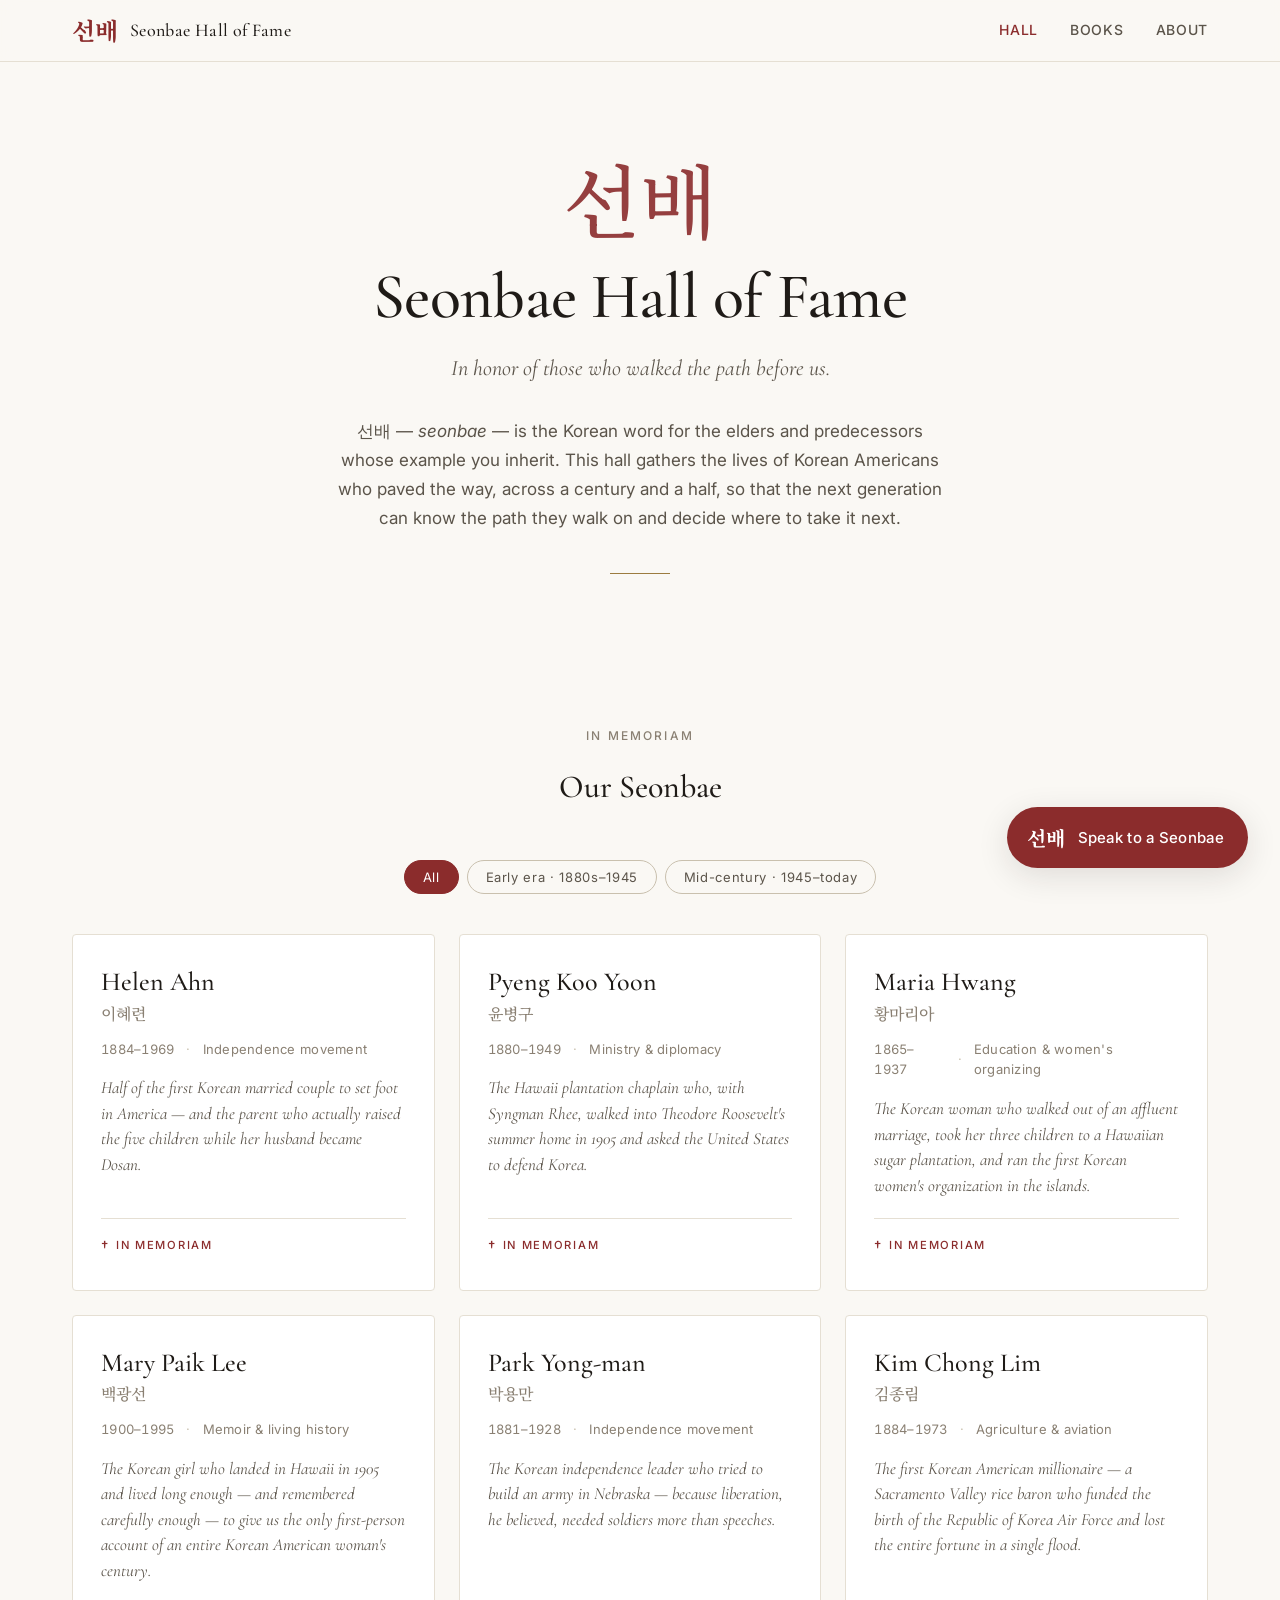
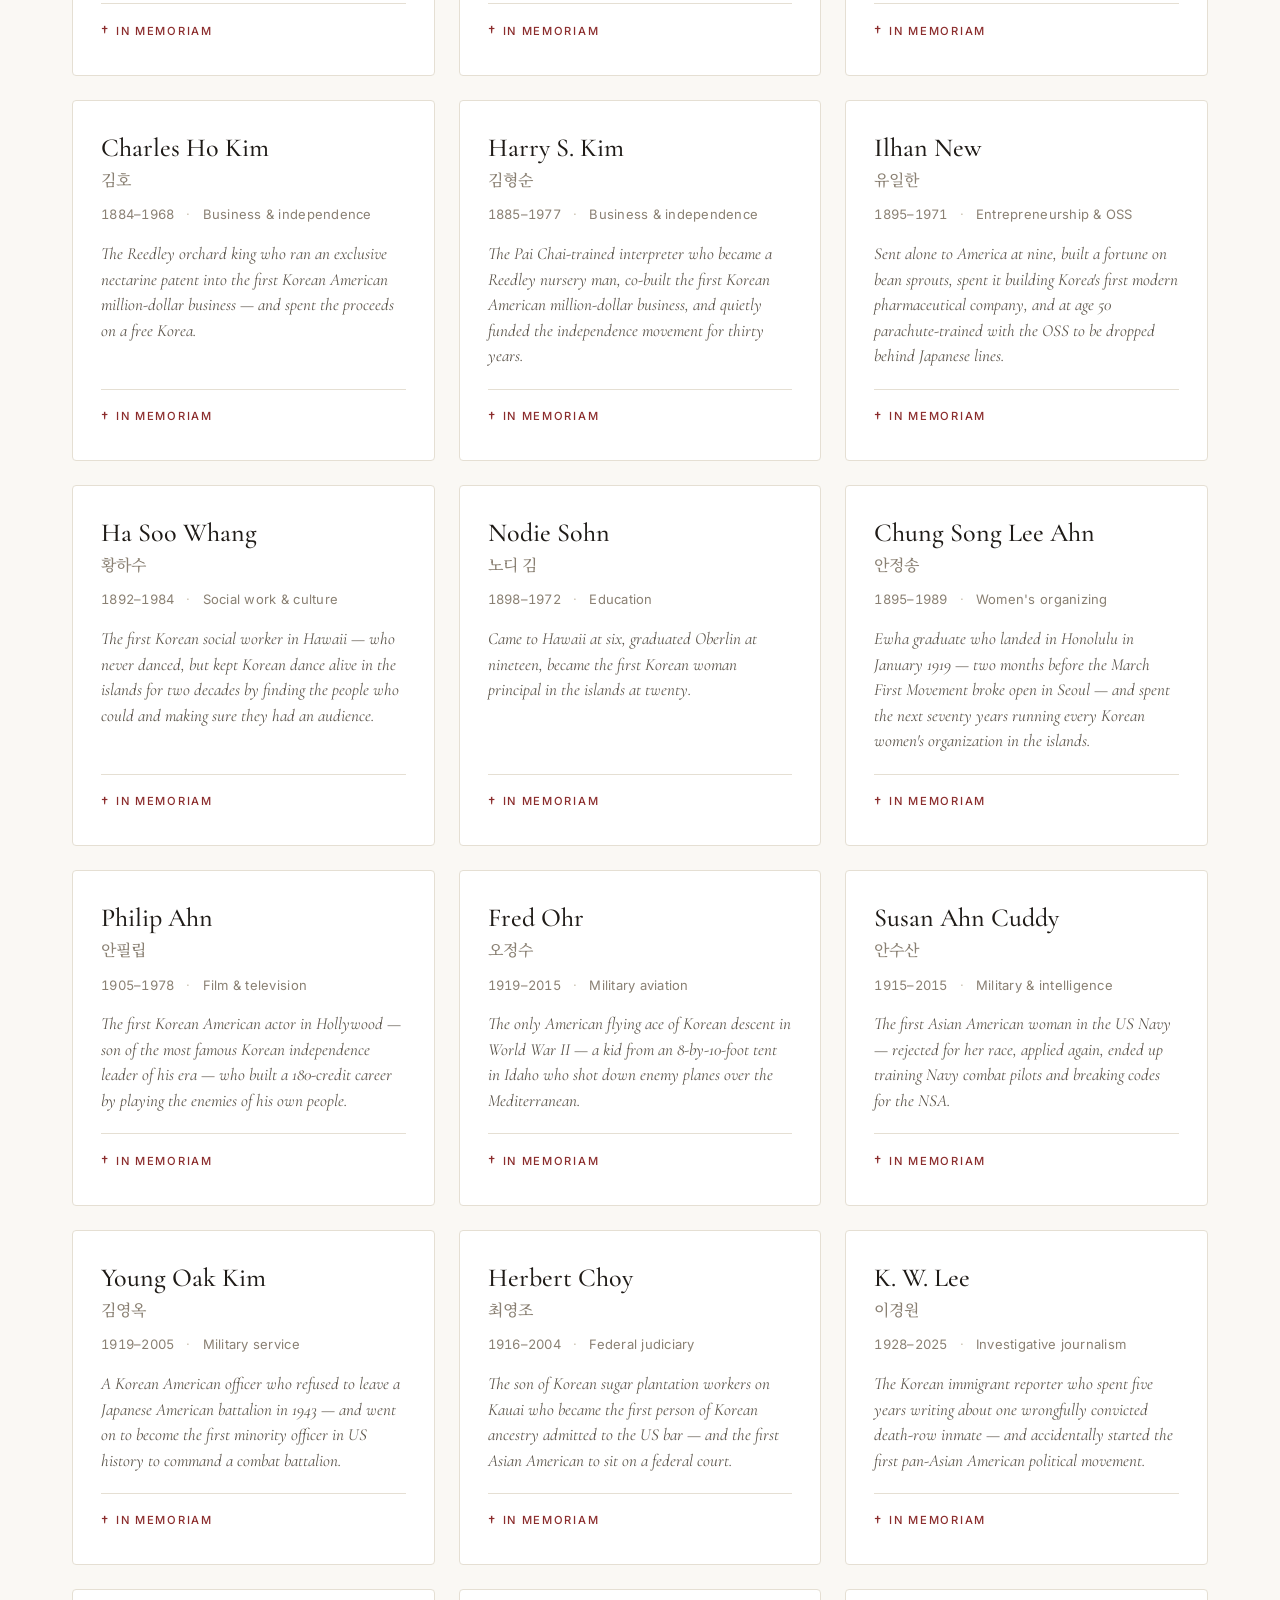
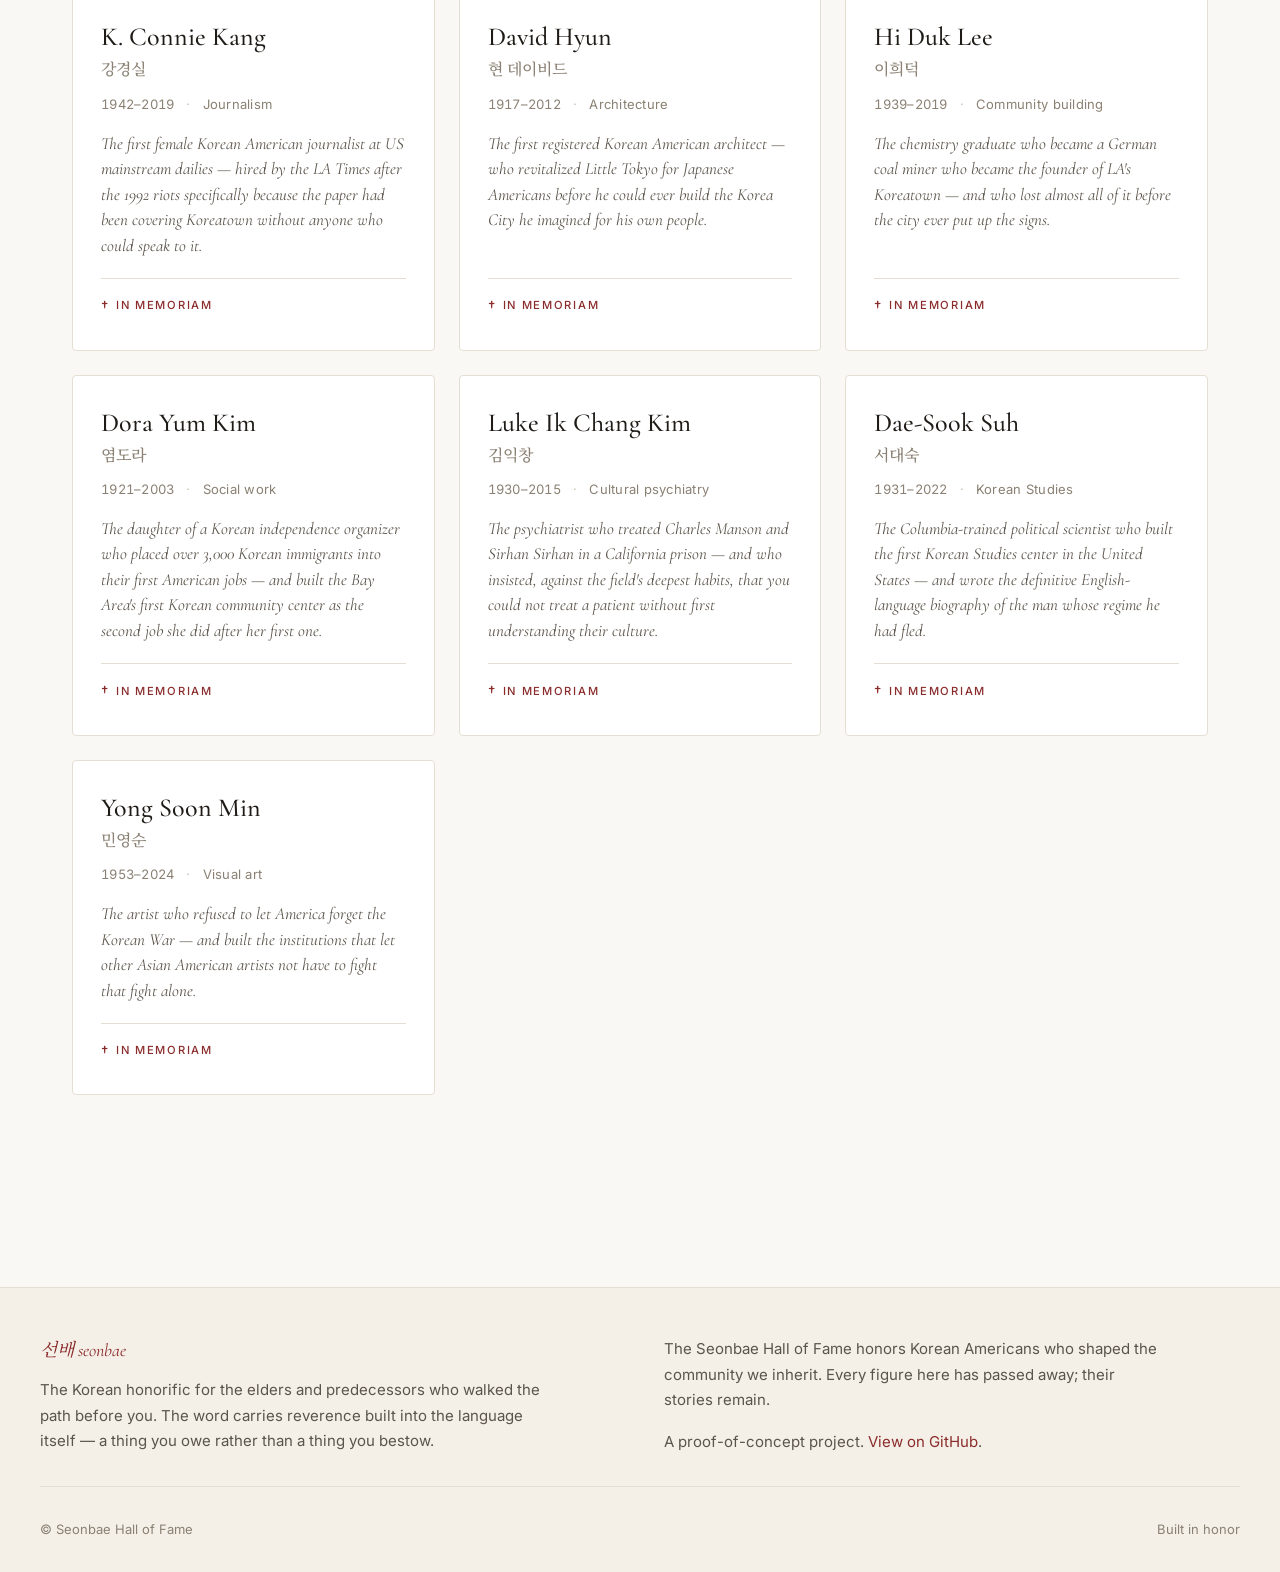
==== index.html @ a03e662c "Add proof-of-concept website: Hall, profiles, books, chat Vanilla HTML/CSS/JS — no build step, deplo" ====
<!DOCTYPE html>
<html lang="en">
<head>
  <meta charset="UTF-8" />
  <meta name="viewport" content="width=device-width, initial-scale=1.0" />
  <meta name="description" content="Seonbae Hall of Fame — honoring the Korean Americans who paved the way." />
  <title>Seonbae Hall of Fame</title>
  <link rel="preconnect" href="https://fonts.googleapis.com">
  <link rel="preconnect" href="https://fonts.gstatic.com" crossorigin>
  <link href="https://fonts.googleapis.com/css2?family=Cormorant+Garamond:wght@400;500;600;700&family=Inter:wght@400;500;600&family=Noto+Serif+KR:wght@500;700&display=swap" rel="stylesheet">
  <link rel="stylesheet" href="css/styles.css" />
</head>
<body>
  <header class="site-header">
    <div class="header-inner">
      <div class="brand">
        <span class="brand-mark">선배</span>
        <span class="brand-name"><a href="index.html">Seonbae Hall of Fame</a></span>
      </div>
      <nav class="nav">
        <a href="index.html" class="active">Hall</a>
        <a href="books.html">Books</a>
        <a href="#about">About</a>
      </nav>
    </div>
  </header>

  <main>
    <section class="hero">
      <div class="hero-mark">선배</div>
      <h1 class="hero-title">Seonbae Hall of Fame</h1>
      <p class="hero-subtitle">In honor of those who walked the path before us.</p>
      <p class="hero-intro">
        선배 — <em>seonbae</em> — is the Korean word for the elders and predecessors whose example you inherit. This hall gathers the lives of Korean Americans who paved the way, across a century and a half, so that the next generation can know the path they walk on and decide where to take it next.
      </p>
      <hr class="hero-divider" />
    </section>

    <section class="section" id="hall">
      <div class="section-label">In memoriam</div>
      <h2 class="section-title">Our Seonbae</h2>

      <div class="filters">
        <button class="filter-btn active" data-filter="all">All</button>
        <button class="filter-btn" data-filter="early">Early era · 1880s–1945</button>
        <button class="filter-btn" data-filter="mid">Mid-century · 1945–today</button>
      </div>

      <div class="profile-grid" id="profile-grid"></div>
    </section>
  </main>

  <footer class="site-footer" id="about">
    <div class="footer-inner">
      <div>
        <div class="footer-meaning">선배 <em>seonbae</em></div>
        <p class="footer-about">
          The Korean honorific for the elders and predecessors who walked the path before you. The word carries reverence built into the language itself — a thing you owe rather than a thing you bestow.
        </p>
      </div>
      <div>
        <p class="footer-about">
          The Seonbae Hall of Fame honors Korean Americans who shaped the community we inherit. Every figure here has passed away; their stories remain.
        </p>
        <p class="footer-about" style="margin-top: 1rem;">
          A proof-of-concept project. <a href="https://github.com/DaeYi/SeonbaeHOF" style="color: var(--accent);">View on GitHub</a>.
        </p>
      </div>
    </div>
    <div class="footer-bottom">
      <span>© Seonbae Hall of Fame</span>
      <span>Built in honor</span>
    </div>
  </footer>

  <script src="js/dom.js"></script>
  <script src="js/profiles-data.js"></script>
  <script src="js/chat-data.js"></script>
  <script src="js/main.js"></script>
  <script src="js/chat.js"></script>
</body>
</html>
---- css/styles.css ----
/* Seonbae Hall of Fame — main stylesheet */

:root {
  --bg: #FAF8F4;
  --bg-card: #FFFFFF;
  --bg-elevated: #F4F0E8;
  --text-primary: #1F1B17;
  --text-secondary: #5B544A;
  --text-tertiary: #8A8073;
  --accent: #8B2C2C;
  --accent-soft: #B8856D;
  --gold: #9C7C3F;
  --gold-soft: #C7A867;
  --border: #E5DFD3;
  --border-strong: #C9C0AE;
  --shadow: 0 2px 8px rgba(31, 27, 23, 0.06);
  --shadow-strong: 0 8px 32px rgba(31, 27, 23, 0.12);

  --serif: 'Cormorant Garamond', 'Noto Serif KR', Georgia, serif;
  --sans: 'Inter', -apple-system, BlinkMacSystemFont, 'Helvetica Neue', sans-serif;
  --korean: 'Noto Serif KR', 'Cormorant Garamond', serif;

  --container-max: 1200px;
  --container-narrow: 760px;
}

* {
  box-sizing: border-box;
  margin: 0;
  padding: 0;
}

html {
  scroll-behavior: smooth;
}

body {
  background: var(--bg);
  color: var(--text-primary);
  font-family: var(--sans);
  font-size: 16px;
  line-height: 1.6;
  -webkit-font-smoothing: antialiased;
}

a {
  color: var(--accent);
  text-decoration: none;
  transition: color 0.2s ease;
}

a:hover {
  color: var(--gold);
}

img {
  max-width: 100%;
  display: block;
}

/* ===================
   Header / Navigation
   =================== */

.site-header {
  position: sticky;
  top: 0;
  z-index: 10;
  background: rgba(250, 248, 244, 0.92);
  backdrop-filter: blur(8px);
  border-bottom: 1px solid var(--border);
}

.header-inner {
  max-width: var(--container-max);
  margin: 0 auto;
  padding: 1rem 2rem;
  display: flex;
  align-items: center;
  justify-content: space-between;
}

.brand {
  display: flex;
  align-items: center;
  gap: 0.75rem;
}

.brand-mark {
  font-family: var(--korean);
  font-size: 1.5rem;
  font-weight: 700;
  color: var(--accent);
  line-height: 1;
}

.brand-name {
  font-family: var(--serif);
  font-weight: 500;
  font-size: 1.125rem;
  letter-spacing: 0.02em;
  color: var(--text-primary);
}

.brand-name a {
  color: inherit;
}

.nav {
  display: flex;
  gap: 2rem;
  align-items: center;
}

.nav a {
  font-size: 0.875rem;
  font-weight: 500;
  letter-spacing: 0.05em;
  text-transform: uppercase;
  color: var(--text-secondary);
}

.nav a:hover,
.nav a.active {
  color: var(--accent);
}

/* ===========
   Hero / page
   =========== */

.hero {
  text-align: center;
  padding: 6rem 2rem 4rem;
  max-width: var(--container-narrow);
  margin: 0 auto;
  position: relative;
}

.hero-mark {
  font-family: var(--korean);
  font-size: 5rem;
  font-weight: 500;
  color: var(--accent);
  opacity: 0.9;
  line-height: 1;
  margin-bottom: 1.5rem;
  display: inline-block;
}

.hero-title {
  font-family: var(--serif);
  font-size: clamp(2.5rem, 5vw, 4rem);
  font-weight: 500;
  line-height: 1.1;
  letter-spacing: -0.01em;
  color: var(--text-primary);
  margin-bottom: 1.25rem;
}

.hero-subtitle {
  font-family: var(--serif);
  font-style: italic;
  font-size: 1.375rem;
  color: var(--text-secondary);
  line-height: 1.5;
  margin-bottom: 2rem;
  font-weight: 400;
}

.hero-intro {
  font-size: 1.0625rem;
  color: var(--text-secondary);
  line-height: 1.7;
  max-width: 620px;
  margin: 0 auto;
}

.hero-divider {
  display: block;
  width: 60px;
  height: 1px;
  background: var(--gold);
  margin: 2.5rem auto;
  border: none;
}

/* ============
   Profile grid
   ============ */

.section {
  max-width: var(--container-max);
  margin: 0 auto;
  padding: 3rem 2rem 6rem;
}

.section-label {
  font-family: var(--sans);
  font-size: 0.75rem;
  letter-spacing: 0.18em;
  text-transform: uppercase;
  color: var(--text-tertiary);
  text-align: center;
  margin-bottom: 1rem;
  font-weight: 500;
}

.section-title {
  font-family: var(--serif);
  font-size: 2rem;
  font-weight: 500;
  text-align: center;
  margin-bottom: 3rem;
  color: var(--text-primary);
}

.profile-grid {
  display: grid;
  grid-template-columns: repeat(auto-fill, minmax(320px, 1fr));
  gap: 1.5rem;
}

.profile-card {
  background: var(--bg-card);
  border: 1px solid var(--border);
  border-radius: 4px;
  padding: 2rem 1.75rem;
  transition: transform 0.25s ease, border-color 0.25s ease, box-shadow 0.25s ease;
  display: flex;
  flex-direction: column;
  cursor: pointer;
  position: relative;
}

.profile-card::before {
  content: '';
  position: absolute;
  top: 0;
  left: 0;
  right: 0;
  height: 2px;
  background: var(--gold);
  opacity: 0;
  transition: opacity 0.25s ease;
}

.profile-card:hover {
  transform: translateY(-3px);
  border-color: var(--gold-soft);
  box-shadow: var(--shadow-strong);
}

.profile-card:hover::before {
  opacity: 1;
}

.card-name {
  font-family: var(--serif);
  font-size: 1.625rem;
  font-weight: 500;
  line-height: 1.15;
  color: var(--text-primary);
  margin-bottom: 0.25rem;
}

.card-korean {
  font-family: var(--korean);
  font-size: 1rem;
  color: var(--text-tertiary);
  margin-bottom: 0.75rem;
  font-weight: 500;
}

.card-meta {
  display: flex;
  gap: 0.75rem;
  align-items: center;
  font-size: 0.8125rem;
  color: var(--text-tertiary);
  margin-bottom: 1rem;
  letter-spacing: 0.02em;
}

.card-dates {
  font-variant-numeric: tabular-nums;
}

.card-meta-divider {
  color: var(--border-strong);
}

.card-frame {
  font-family: var(--serif);
  font-style: italic;
  font-size: 1.0625rem;
  line-height: 1.5;
  color: var(--text-secondary);
  flex-grow: 1;
}

.card-memoriam {
  display: inline-flex;
  align-items: center;
  gap: 0.4rem;
  font-size: 0.7rem;
  letter-spacing: 0.15em;
  text-transform: uppercase;
  color: var(--accent);
  margin-top: 1.25rem;
  padding-top: 1rem;
  border-top: 1px solid var(--border);
  font-weight: 500;
}

.card-memoriam::before {
  content: '†';
  font-size: 0.875rem;
}

/* ===============
   Filter / search
   =============== */

.filters {
  display: flex;
  gap: 0.5rem;
  flex-wrap: wrap;
  justify-content: center;
  margin-bottom: 2.5rem;
}

.filter-btn {
  background: transparent;
  border: 1px solid var(--border-strong);
  padding: 0.5rem 1.125rem;
  font-family: var(--sans);
  font-size: 0.8125rem;
  letter-spacing: 0.05em;
  color: var(--text-secondary);
  cursor: pointer;
  border-radius: 20px;
  transition: all 0.2s ease;
}

.filter-btn:hover {
  border-color: var(--gold);
  color: var(--accent);
}

.filter-btn.active {
  background: var(--accent);
  color: var(--bg-card);
  border-color: var(--accent);
}

/* ============
   Profile page
   ============ */

.profile-page {
  max-width: var(--container-narrow);
  margin: 0 auto;
  padding: 4rem 2rem 6rem;
}

.profile-header {
  text-align: center;
  margin-bottom: 3rem;
  padding-bottom: 2.5rem;
  border-bottom: 1px solid var(--border);
}

.profile-header .hero-mark {
  font-size: 3rem;
  margin-bottom: 1rem;
}

.profile-name {
  font-family: var(--serif);
  font-size: clamp(2.25rem, 5vw, 3.25rem);
  font-weight: 500;
  line-height: 1.1;
  margin-bottom: 0.5rem;
  color: var(--text-primary);
}

.profile-korean {
  font-family: var(--korean);
  font-size: 1.5rem;
  color: var(--text-secondary);
  margin-bottom: 1.5rem;
  font-weight: 500;
}

.profile-meta {
  display: inline-flex;
  align-items: center;
  gap: 0.75rem;
  font-family: var(--sans);
  font-size: 0.875rem;
  color: var(--text-tertiary);
  letter-spacing: 0.04em;
}

.profile-meta-divider {
  color: var(--border-strong);
}

.profile-memoriam {
  margin-top: 1.5rem;
  font-family: var(--serif);
  font-style: italic;
  color: var(--accent);
  font-size: 1rem;
  letter-spacing: 0.05em;
}

.profile-memoriam::before {
  content: '†  ';
}

.profile-content {
  font-size: 1.0625rem;
  line-height: 1.75;
  color: var(--text-primary);
}

.profile-content h1 {
  display: none;
}

.profile-content h2 {
  font-family: var(--serif);
  font-size: 1.5rem;
  font-weight: 600;
  color: var(--text-primary);
  margin: 2.5rem 0 1rem;
  padding-bottom: 0.5rem;
  border-bottom: 1px solid var(--border);
}

.profile-content h2:first-of-type {
  margin-top: 0;
}

.profile-content p {
  margin-bottom: 1.25rem;
}

.profile-content ul {
  margin-bottom: 1.25rem;
  padding-left: 1.25rem;
}

.profile-content li {
  margin-bottom: 0.5rem;
}

.profile-content blockquote {
  border-left: 3px solid var(--gold);
  padding-left: 1.25rem;
  margin: 1.5rem 0;
  font-style: italic;
  color: var(--text-secondary);
}

.profile-content em {
  font-style: italic;
  color: var(--text-secondary);
}

.profile-content strong {
  font-weight: 600;
}

.profile-content a {
  color: var(--accent);
  text-decoration: underline;
  text-decoration-color: var(--border-strong);
  text-underline-offset: 3px;
}

.profile-content a:hover {
  text-decoration-color: var(--accent);
}

.profile-content .profile-memoriam-inline {
  display: none;
}

.profile-nav-back {
  display: inline-flex;
  align-items: center;
  gap: 0.5rem;
  font-family: var(--sans);
  font-size: 0.875rem;
  color: var(--text-secondary);
  margin-bottom: 2rem;
}

.profile-nav-back::before {
  content: '←';
}

.profile-cta {
  margin-top: 4rem;
  padding: 2rem;
  background: var(--bg-elevated);
  border: 1px solid var(--border);
  border-radius: 4px;
  text-align: center;
}

.profile-cta h3 {
  font-family: var(--serif);
  font-size: 1.5rem;
  font-weight: 500;
  margin-bottom: 0.75rem;
}

.profile-cta p {
  color: var(--text-secondary);
  margin-bottom: 1.5rem;
  max-width: 520px;
  margin-left: auto;
  margin-right: auto;
}

/* ==============
   Buttons
   ============== */

.btn {
  display: inline-block;
  padding: 0.875rem 1.75rem;
  font-family: var(--sans);
  font-size: 0.9375rem;
  font-weight: 500;
  letter-spacing: 0.03em;
  border-radius: 2px;
  transition: all 0.2s ease;
  cursor: pointer;
  border: none;
  text-align: center;
}

.btn-primary {
  background: var(--accent);
  color: var(--bg-card);
}

.btn-primary:hover {
  background: #6E2222;
  color: var(--bg-card);
}

.btn-outline {
  background: transparent;
  border: 1px solid var(--text-primary);
  color: var(--text-primary);
}

.btn-outline:hover {
  background: var(--text-primary);
  color: var(--bg-card);
}

/* ==============
   Books page
   ============== */

.books-grid {
  display: grid;
  grid-template-columns: repeat(auto-fit, minmax(300px, 1fr));
  gap: 2rem;
  margin-top: 2rem;
}

.book-card {
  background: var(--bg-card);
  border: 1px solid var(--border);
  padding: 0;
  overflow: hidden;
  border-radius: 4px;
  display: flex;
  flex-direction: column;
  transition: transform 0.25s ease, box-shadow 0.25s ease;
}

.book-card:hover {
  transform: translateY(-4px);
  box-shadow: var(--shadow-strong);
}

.book-cover {
  aspect-ratio: 3 / 4;
  display: flex;
  flex-direction: column;
  justify-content: center;
  align-items: center;
  padding: 2rem;
  text-align: center;
  position: relative;
  color: #F4F0E8;
}

.book-cover-1 {
  background: linear-gradient(160deg, #8B2C2C 0%, #6E2222 100%);
}

.book-cover-2 {
  background: linear-gradient(160deg, #9C7C3F 0%, #7A6230 100%);
}

.book-cover-3 {
  background: linear-gradient(160deg, #2E3942 0%, #1B232A 100%);
}

.book-cover-mark {
  font-family: var(--korean);
  font-size: 3rem;
  opacity: 0.85;
  margin-bottom: 0.75rem;
}

.book-cover-title {
  font-family: var(--serif);
  font-size: 1.75rem;
  font-weight: 500;
  line-height: 1.2;
  margin-bottom: 0.5rem;
}

.book-cover-subtitle {
  font-family: var(--serif);
  font-style: italic;
  font-size: 1rem;
  opacity: 0.85;
}

.book-cover-volume {
  position: absolute;
  bottom: 1.5rem;
  font-family: var(--sans);
  font-size: 0.7rem;
  letter-spacing: 0.2em;
  text-transform: uppercase;
  opacity: 0.6;
}

.book-body {
  padding: 1.75rem;
  flex-grow: 1;
  display: flex;
  flex-direction: column;
}

.book-audience {
  font-family: var(--sans);
  font-size: 0.75rem;
  letter-spacing: 0.15em;
  text-transform: uppercase;
  color: var(--gold);
  margin-bottom: 0.5rem;
  font-weight: 500;
}

.book-title {
  font-family: var(--serif);
  font-size: 1.5rem;
  font-weight: 500;
  line-height: 1.2;
  margin-bottom: 0.75rem;
  color: var(--text-primary);
}

.book-description {
  font-size: 0.9375rem;
  color: var(--text-secondary);
  line-height: 1.6;
  margin-bottom: 1.5rem;
  flex-grow: 1;
}

.book-footer {
  display: flex;
  justify-content: space-between;
  align-items: center;
  border-top: 1px solid var(--border);
  padding-top: 1.25rem;
  margin-top: auto;
}

.book-price {
  font-family: var(--serif);
  font-size: 1.5rem;
  font-weight: 500;
  color: var(--text-primary);
}

.book-buy {
  background: var(--text-primary);
  color: var(--bg-card);
  padding: 0.625rem 1.25rem;
  font-family: var(--sans);
  font-size: 0.8125rem;
  font-weight: 500;
  letter-spacing: 0.05em;
  text-transform: uppercase;
  border: none;
  cursor: pointer;
  border-radius: 2px;
  transition: background 0.2s ease;
}

.book-buy:hover {
  background: var(--accent);
}

/* ==============
   Footer
   ============== */

.site-footer {
  border-top: 1px solid var(--border);
  background: var(--bg-elevated);
  padding: 3rem 2rem 2rem;
  margin-top: 6rem;
}

.footer-inner {
  max-width: var(--container-max);
  margin: 0 auto;
  display: grid;
  grid-template-columns: 1fr 1fr;
  gap: 3rem;
}

.footer-about {
  font-size: 0.9375rem;
  color: var(--text-secondary);
  line-height: 1.7;
  max-width: 500px;
}

.footer-meaning {
  font-family: var(--serif);
  font-style: italic;
  font-size: 1.125rem;
  color: var(--accent);
  margin-bottom: 0.75rem;
}

.footer-bottom {
  max-width: var(--container-max);
  margin: 2rem auto 0;
  padding-top: 2rem;
  border-top: 1px solid var(--border);
  font-size: 0.8125rem;
  color: var(--text-tertiary);
  display: flex;
  justify-content: space-between;
}

/* ==============
   Chat widget
   ============== */

.chat-fab {
  position: fixed;
  bottom: 2rem;
  right: 2rem;
  z-index: 100;
  background: var(--accent);
  color: var(--bg-card);
  border: none;
  padding: 1rem 1.5rem 1rem 1.25rem;
  border-radius: 32px;
  box-shadow: var(--shadow-strong);
  cursor: pointer;
  display: flex;
  align-items: center;
  gap: 0.75rem;
  font-family: var(--sans);
  font-size: 0.9375rem;
  font-weight: 500;
  letter-spacing: 0.02em;
  transition: transform 0.2s ease, background 0.2s ease;
}

.chat-fab:hover {
  transform: translateY(-2px);
  background: #6E2222;
}

.chat-fab-mark {
  font-family: var(--korean);
  font-size: 1.25rem;
  font-weight: 700;
}

.chat-overlay {
  position: fixed;
  inset: 0;
  background: rgba(31, 27, 23, 0.4);
  backdrop-filter: blur(4px);
  z-index: 200;
  display: none;
  justify-content: center;
  align-items: center;
  padding: 2rem;
}

.chat-overlay.active {
  display: flex;
}

.chat-panel {
  background: var(--bg-card);
  width: 100%;
  max-width: 720px;
  max-height: 85vh;
  border-radius: 6px;
  box-shadow: var(--shadow-strong);
  display: flex;
  flex-direction: column;
  overflow: hidden;
}

.chat-header {
  padding: 1.5rem 2rem;
  border-bottom: 1px solid var(--border);
  display: flex;
  justify-content: space-between;
  align-items: center;
  background: var(--bg-elevated);
}

.chat-header-title {
  font-family: var(--serif);
  font-size: 1.375rem;
  font-weight: 500;
  color: var(--text-primary);
}

.chat-header-subtitle {
  font-family: var(--sans);
  font-size: 0.8125rem;
  color: var(--text-tertiary);
  margin-top: 0.25rem;
}

.chat-close {
  background: transparent;
  border: none;
  font-size: 1.5rem;
  color: var(--text-secondary);
  cursor: pointer;
  padding: 0.25rem;
  line-height: 1;
}

.chat-body {
  flex-grow: 1;
  overflow-y: auto;
  padding: 1.5rem 2rem;
}

.chat-disclaimer {
  background: #FBF6E9;
  border: 1px solid #E6D9B5;
  border-radius: 4px;
  padding: 0.875rem 1rem;
  margin-bottom: 1.5rem;
  font-size: 0.8125rem;
  color: var(--text-secondary);
  line-height: 1.5;
}

.chat-disclaimer strong {
  color: var(--gold);
  font-weight: 600;
}

.chat-selector-grid {
  display: grid;
  grid-template-columns: repeat(auto-fill, minmax(180px, 1fr));
  gap: 0.75rem;
}

.chat-selector-card {
  background: var(--bg-elevated);
  border: 1px solid var(--border);
  padding: 1rem;
  text-align: left;
  cursor: pointer;
  border-radius: 4px;
  transition: all 0.2s ease;
  font-family: var(--sans);
}

.chat-selector-card:hover {
  border-color: var(--gold);
  background: var(--bg-card);
}

.chat-selector-name {
  font-family: var(--serif);
  font-size: 1.0625rem;
  font-weight: 500;
  color: var(--text-primary);
  line-height: 1.2;
  margin-bottom: 0.25rem;
}

.chat-selector-meta {
  font-size: 0.75rem;
  color: var(--text-tertiary);
}

.chat-message {
  margin-bottom: 1.25rem;
  display: flex;
  flex-direction: column;
}

.chat-message-user {
  align-items: flex-end;
}

.chat-message-bubble {
  background: var(--bg-elevated);
  padding: 0.875rem 1.125rem;
  border-radius: 12px;
  max-width: 85%;
  font-size: 0.9375rem;
  line-height: 1.55;
  color: var(--text-primary);
}

.chat-message-user .chat-message-bubble {
  background: var(--accent);
  color: var(--bg-card);
}

.chat-message-seonbae .chat-message-bubble {
  background: var(--bg-elevated);
  border: 1px solid var(--border);
}

.chat-message-label {
  font-size: 0.7rem;
  color: var(--text-tertiary);
  letter-spacing: 0.08em;
  text-transform: uppercase;
  margin-bottom: 0.375rem;
  padding: 0 0.25rem;
}

.chat-suggestions {
  display: flex;
  flex-direction: column;
  gap: 0.5rem;
  margin-top: 0.75rem;
  margin-bottom: 1rem;
}

.chat-suggestion {
  background: transparent;
  border: 1px dashed var(--border-strong);
  padding: 0.625rem 0.875rem;
  text-align: left;
  font-family: var(--sans);
  font-size: 0.875rem;
  color: var(--text-secondary);
  cursor: pointer;
  border-radius: 4px;
  transition: all 0.2s ease;
}

.chat-suggestion:hover {
  border-color: var(--gold);
  background: var(--bg-elevated);
  color: var(--text-primary);
}

.chat-input-row {
  display: flex;
  gap: 0.5rem;
  padding: 1rem 2rem 1.5rem;
  border-top: 1px solid var(--border);
  background: var(--bg-card);
}

.chat-input {
  flex-grow: 1;
  padding: 0.75rem 1rem;
  border: 1px solid var(--border-strong);
  border-radius: 22px;
  font-family: var(--sans);
  font-size: 0.9375rem;
  color: var(--text-primary);
  outline: none;
  transition: border-color 0.2s ease;
}

.chat-input:focus {
  border-color: var(--accent);
}

.chat-send {
  background: var(--accent);
  color: var(--bg-card);
  border: none;
  padding: 0.75rem 1.5rem;
  border-radius: 22px;
  font-family: var(--sans);
  font-size: 0.9375rem;
  font-weight: 500;
  cursor: pointer;
  transition: background 0.2s ease;
}

.chat-send:hover {
  background: #6E2222;
}

.chat-change {
  font-family: var(--sans);
  font-size: 0.8125rem;
  color: var(--text-tertiary);
  background: transparent;
  border: none;
  cursor: pointer;
  text-decoration: underline;
  padding: 0;
}

.chat-change:hover {
  color: var(--accent);
}

/* ==============
   Responsive
   ============== */

@media (max-width: 768px) {
  .header-inner {
    padding: 1rem;
    flex-direction: column;
    gap: 1rem;
  }

  .nav {
    gap: 1.25rem;
  }

  .hero {
    padding: 3rem 1.5rem 2rem;
  }

  .hero-mark {
    font-size: 3.5rem;
  }

  .section {
    padding: 2rem 1rem 4rem;
  }

  .profile-grid {
    grid-template-columns: 1fr;
  }

  .footer-inner {
    grid-template-columns: 1fr;
    gap: 2rem;
  }

  .footer-bottom {
    flex-direction: column;
    gap: 0.75rem;
  }

  .chat-fab {
    bottom: 1rem;
    right: 1rem;
    padding: 0.875rem 1.25rem 0.875rem 1rem;
  }

  .chat-fab-label {
    display: none;
  }

  .chat-overlay {
    padding: 0;
  }

  .chat-panel {
    max-height: 100vh;
    height: 100vh;
    border-radius: 0;
  }
}
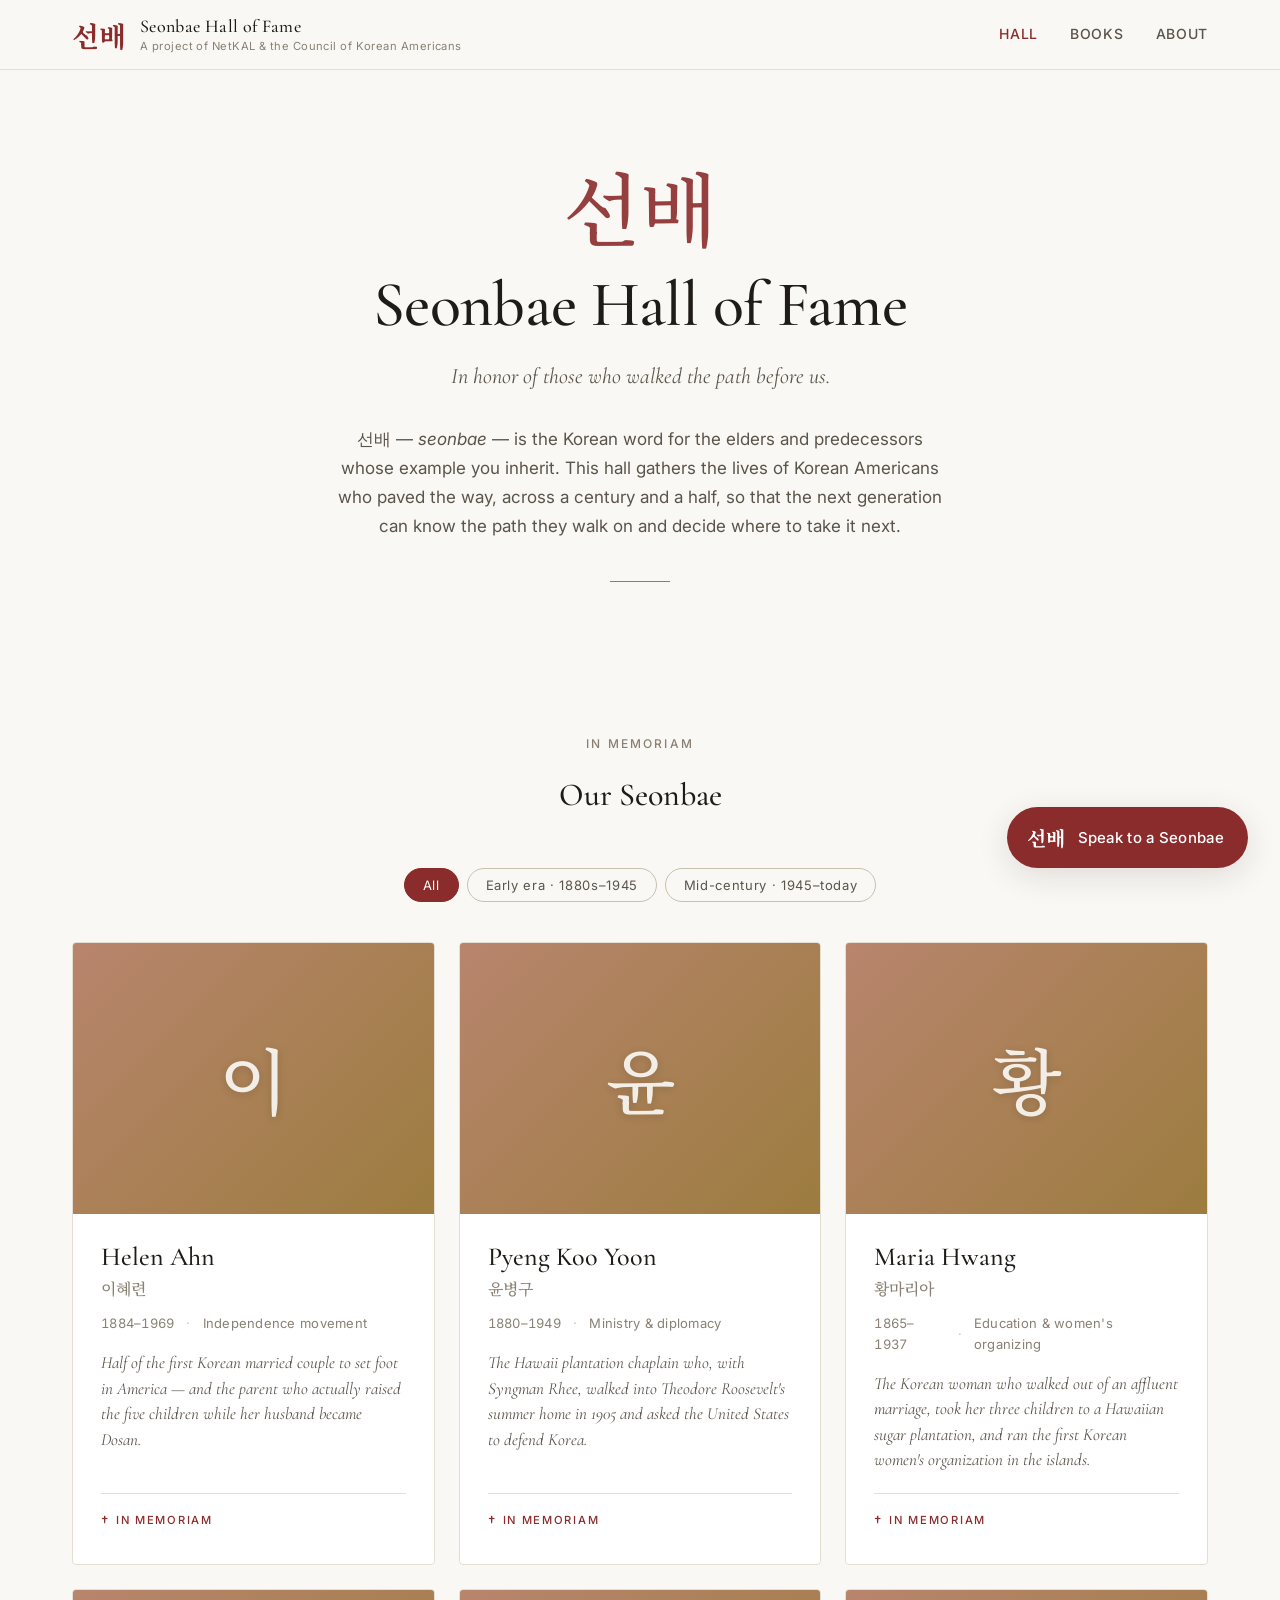
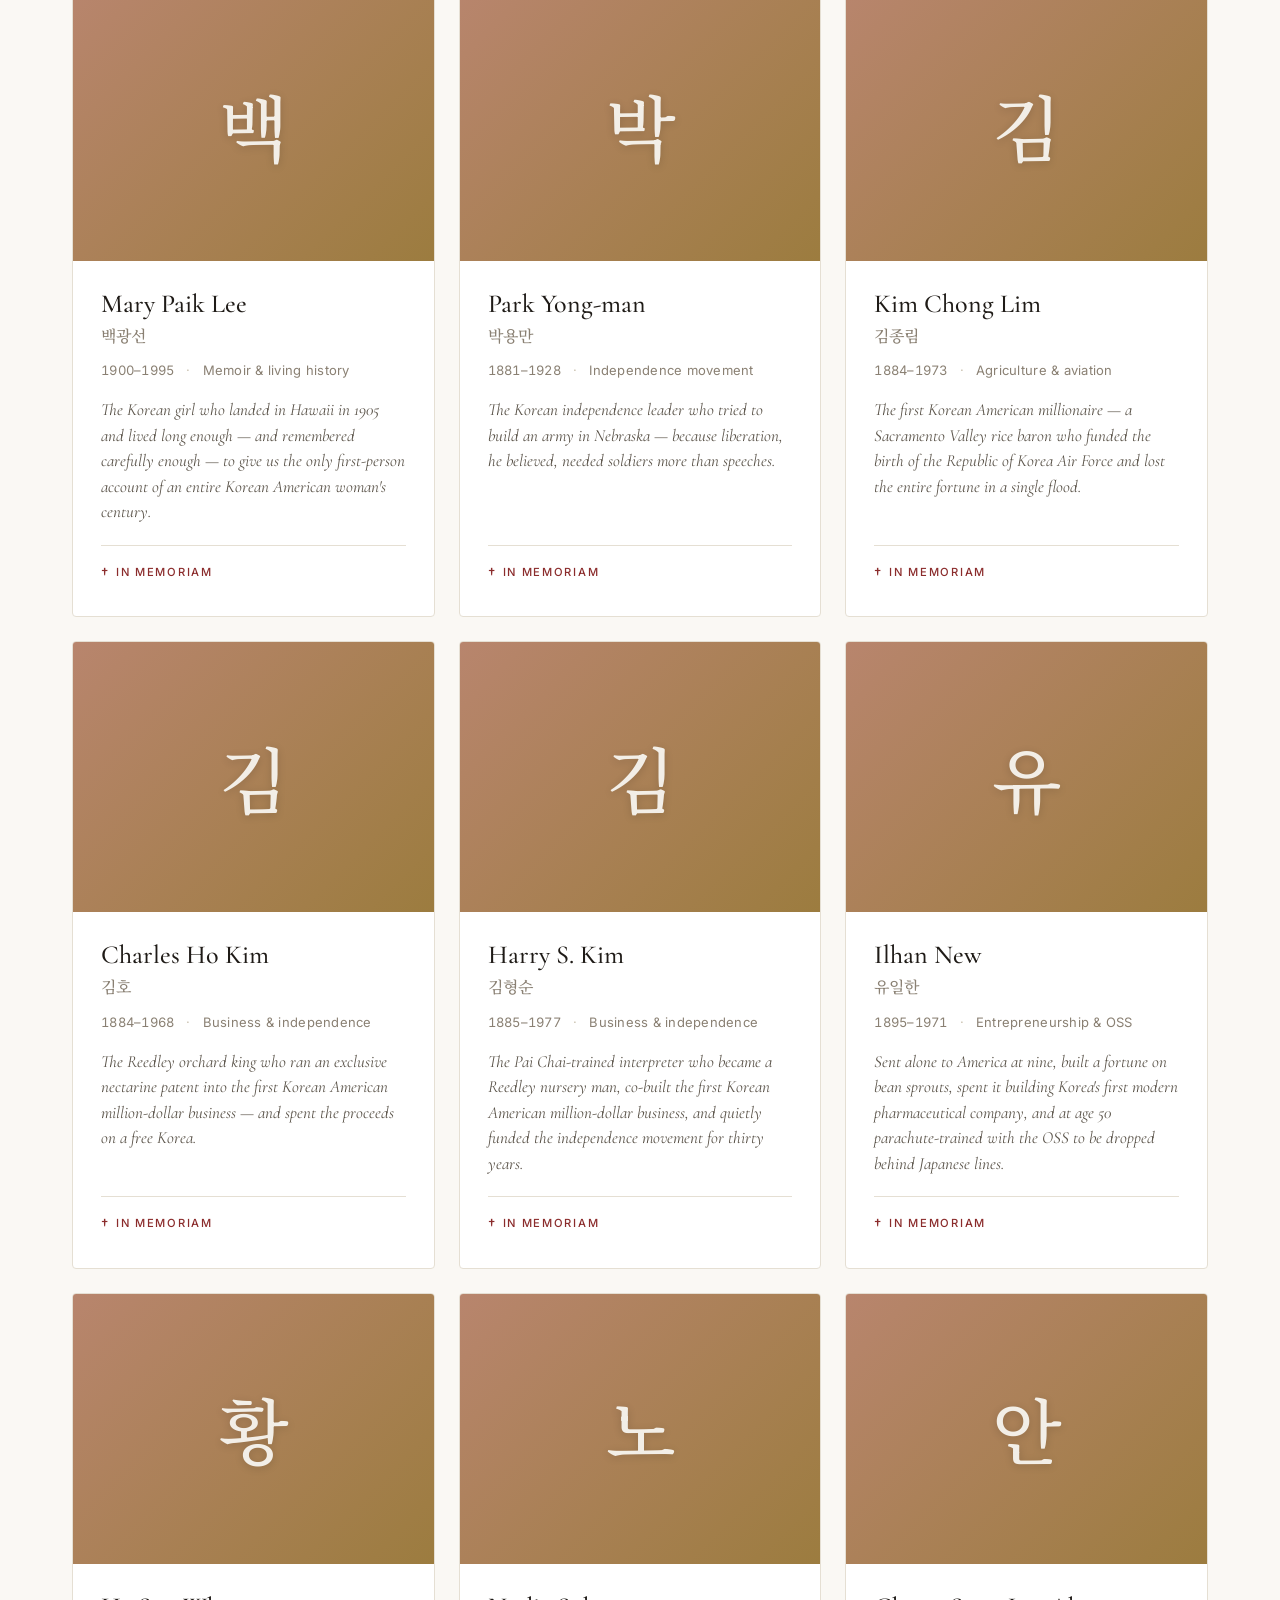
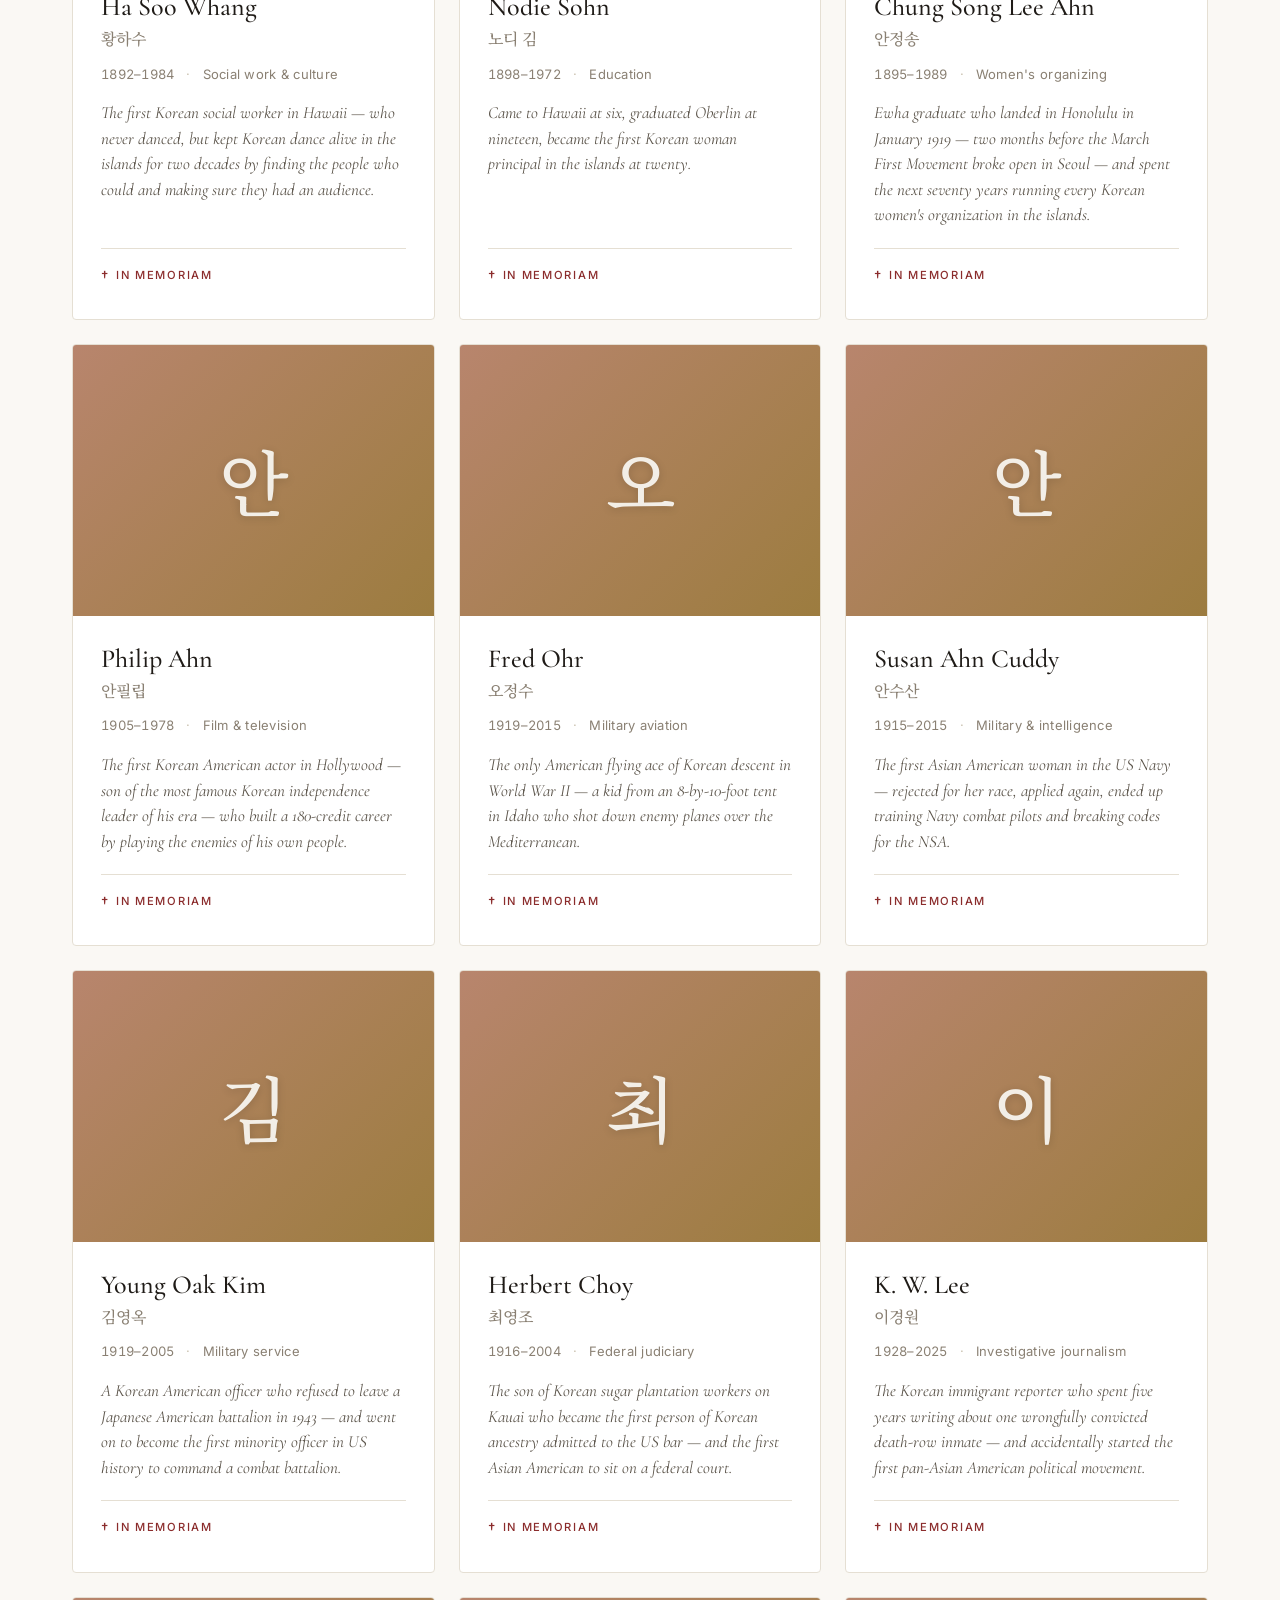
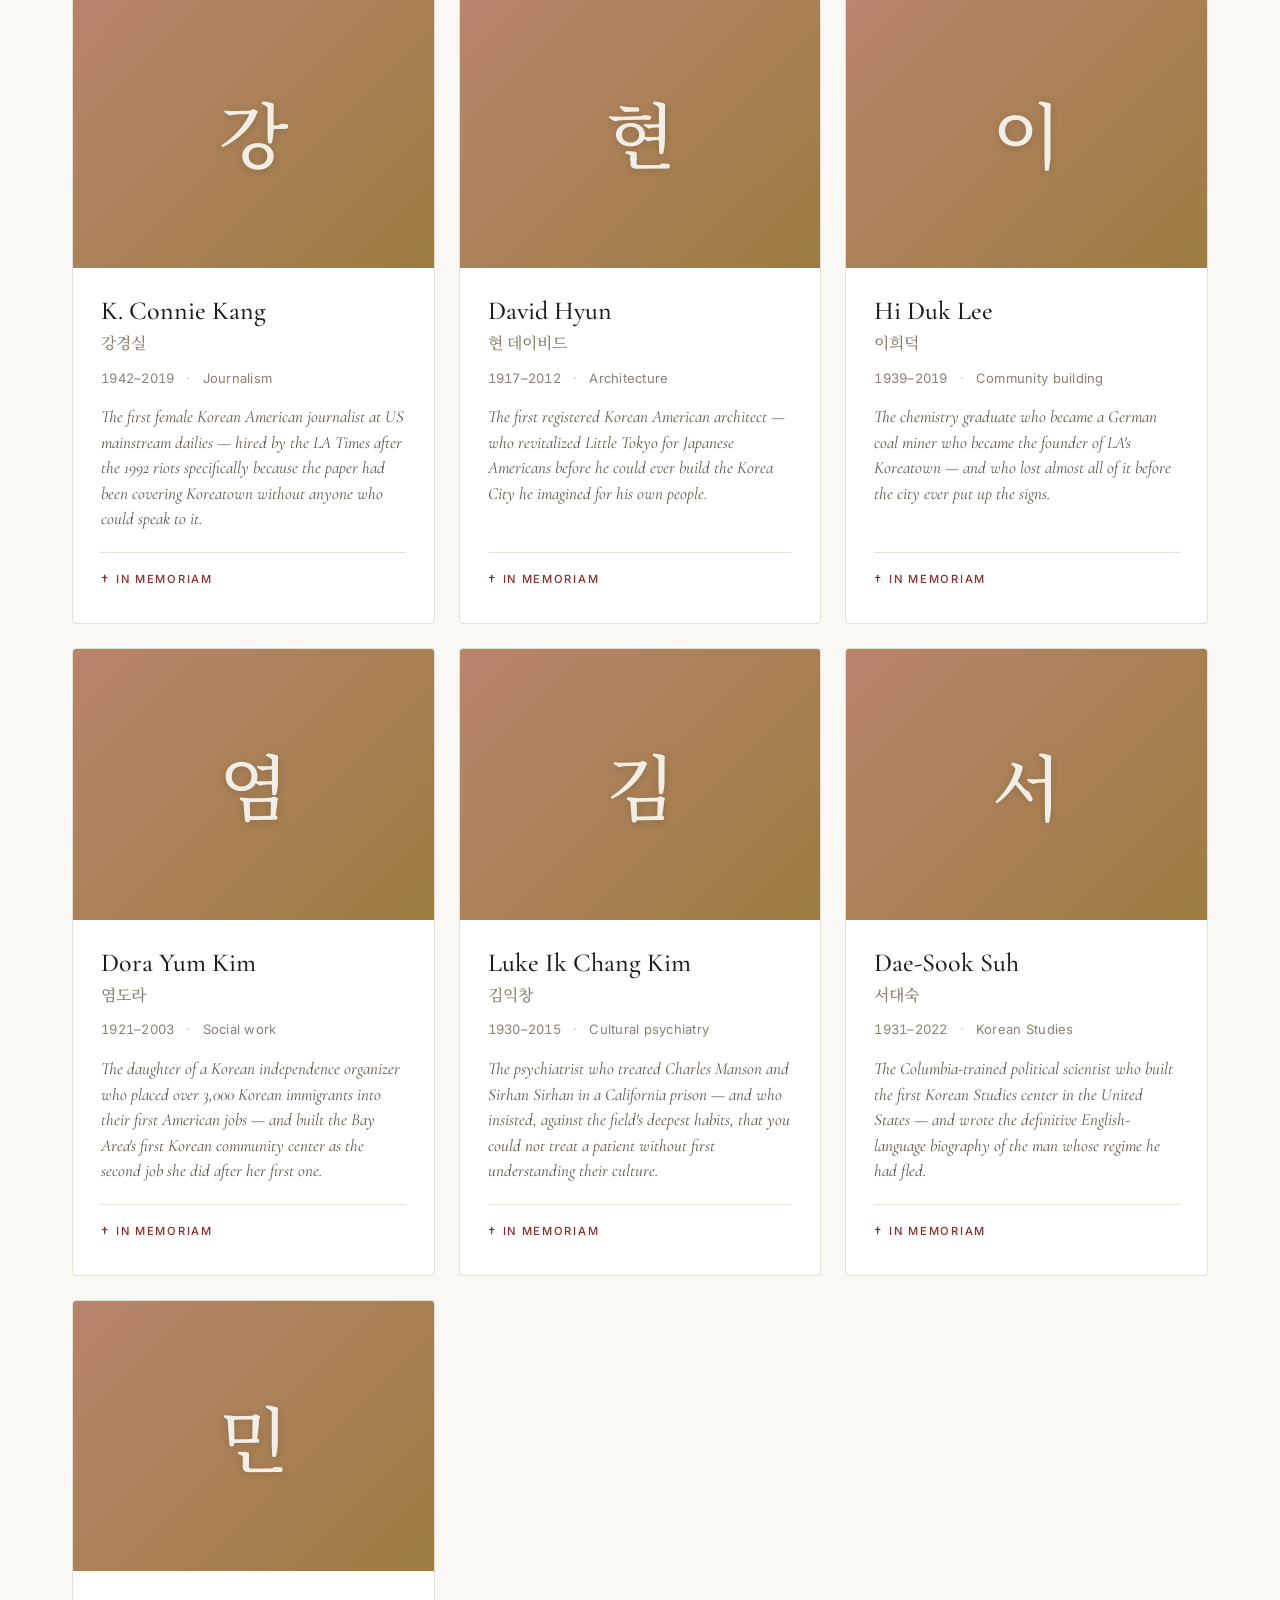
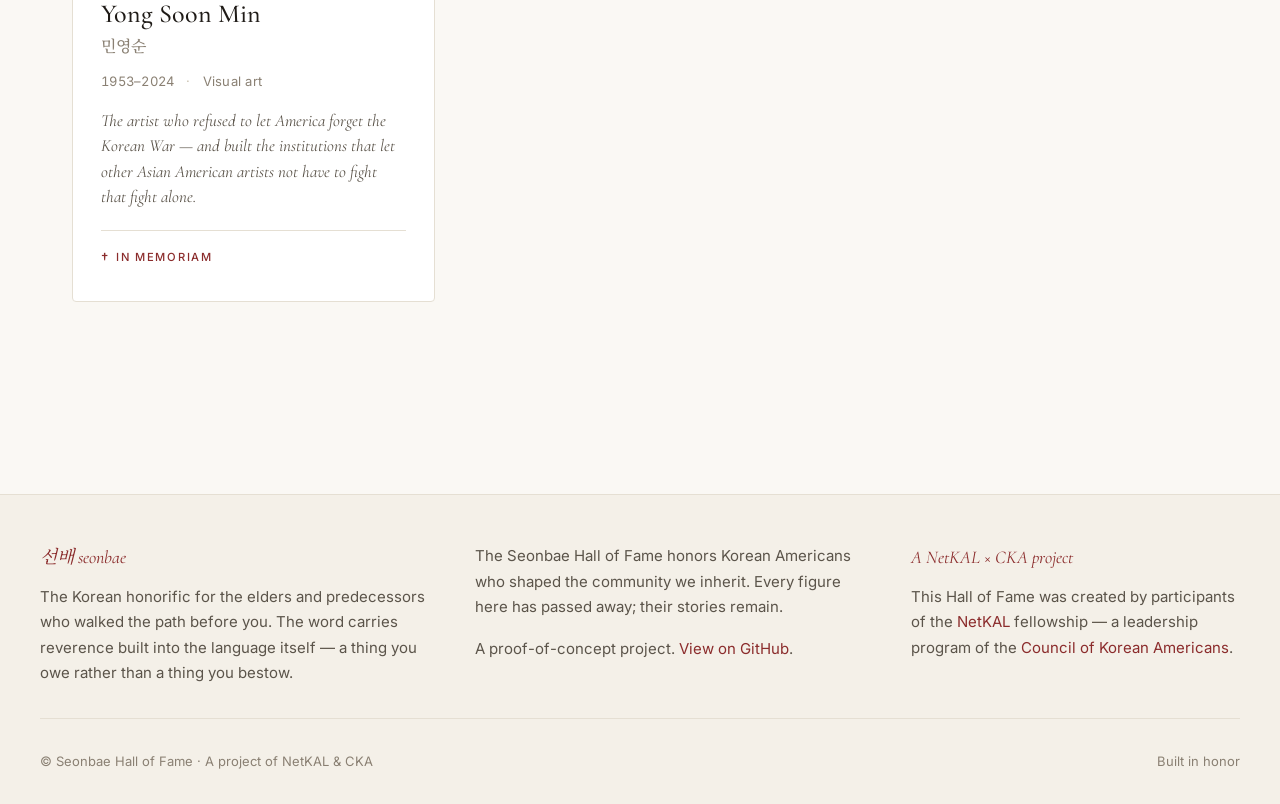
==== commit 9c98c08c: "Add NetKAL/CKA branding, photos, remove red flag sections Branding: - Header brand mark expanded wit" ====
--- a/index.html
+++ b/index.html
@@ -15,7 +15,10 @@
     <div class="header-inner">
       <div class="brand">
         <span class="brand-mark">선배</span>
-        <span class="brand-name"><a href="index.html">Seonbae Hall of Fame</a></span>
+        <div class="brand-text">
+          <div class="brand-name"><a href="index.html">Seonbae Hall of Fame</a></div>
+          <div class="brand-attribution">A project of <a href="https://councilka.org" target="_blank" rel="noopener">NetKAL</a> &amp; the <a href="https://councilka.org" target="_blank" rel="noopener">Council of Korean Americans</a></div>
+        </div>
       </div>
       <nav class="nav">
         <a href="index.html" class="active">Hall</a>
@@ -66,9 +69,15 @@
           A proof-of-concept project. <a href="https://github.com/DaeYi/SeonbaeHOF" style="color: var(--accent);">View on GitHub</a>.
         </p>
       </div>
+      <div>
+        <div class="footer-meaning">A NetKAL × CKA project</div>
+        <p class="footer-about">
+          This Hall of Fame was created by participants of the <a href="https://councilka.org" target="_blank" rel="noopener">NetKAL</a> fellowship — a leadership program of the <a href="https://councilka.org" target="_blank" rel="noopener">Council of Korean Americans</a>.
+        </p>
+      </div>
     </div>
     <div class="footer-bottom">
-      <span>© Seonbae Hall of Fame</span>
+      <span>© Seonbae Hall of Fame · A project of NetKAL &amp; CKA</span>
       <span>Built in honor</span>
     </div>
   </footer>
--- a/css/styles.css
+++ b/css/styles.css
@@ -83,17 +83,24 @@
 .brand {
   display: flex;
   align-items: center;
-  gap: 0.75rem;
+  gap: 0.875rem;
 }
 
 .brand-mark {
   font-family: var(--korean);
-  font-size: 1.5rem;
+  font-size: 1.75rem;
   font-weight: 700;
   color: var(--accent);
   line-height: 1;
 }
 
+.brand-text {
+  display: flex;
+  flex-direction: column;
+  gap: 0.125rem;
+  line-height: 1.2;
+}
+
 .brand-name {
   font-family: var(--serif);
   font-weight: 500;
@@ -104,6 +111,26 @@
 
 .brand-name a {
   color: inherit;
+}
+
+.brand-attribution {
+  font-family: var(--sans);
+  font-size: 0.7rem;
+  letter-spacing: 0.04em;
+  color: var(--text-tertiary);
+  font-weight: 400;
+}
+
+.brand-attribution a {
+  color: var(--text-tertiary);
+  text-decoration: none;
+  border-bottom: 1px solid transparent;
+  transition: border-color 0.2s ease, color 0.2s ease;
+}
+
+.brand-attribution a:hover {
+  color: var(--accent);
+  border-bottom-color: var(--accent);
 }
 
 .nav {
@@ -225,12 +252,53 @@
   background: var(--bg-card);
   border: 1px solid var(--border);
   border-radius: 4px;
-  padding: 2rem 1.75rem;
+  padding: 0;
   transition: transform 0.25s ease, border-color 0.25s ease, box-shadow 0.25s ease;
   display: flex;
   flex-direction: column;
   cursor: pointer;
   position: relative;
+  overflow: hidden;
+}
+
+.card-image {
+  width: 100%;
+  aspect-ratio: 4 / 3;
+  background: var(--bg-elevated);
+  overflow: hidden;
+  position: relative;
+  flex-shrink: 0;
+}
+
+.card-image img {
+  width: 100%;
+  height: 100%;
+  object-fit: cover;
+  object-position: center 25%;
+  display: block;
+  filter: saturate(0.92);
+}
+
+.card-image-placeholder {
+  width: 100%;
+  height: 100%;
+  display: flex;
+  align-items: center;
+  justify-content: center;
+  background: linear-gradient(135deg, #B8856D 0%, #9C7C3F 100%);
+  color: rgba(250, 248, 244, 0.92);
+  font-family: var(--korean);
+  font-size: 4.5rem;
+  font-weight: 500;
+  letter-spacing: -0.02em;
+  text-shadow: 0 2px 8px rgba(0, 0, 0, 0.15);
+}
+
+.card-body {
+  padding: 1.75rem 1.75rem 2rem;
+  display: flex;
+  flex-direction: column;
+  flex-grow: 1;
 }
 
 .profile-card::before {
@@ -371,9 +439,52 @@
   border-bottom: 1px solid var(--border);
 }
 
+.profile-portrait {
+  width: 220px;
+  height: 260px;
+  margin: 0 auto 2rem;
+  background: var(--bg-elevated);
+  overflow: hidden;
+  border: 1px solid var(--border);
+  border-radius: 2px;
+  box-shadow: var(--shadow);
+}
+
+.profile-portrait img {
+  width: 100%;
+  height: 100%;
+  object-fit: cover;
+  object-position: center 20%;
+  display: block;
+  filter: saturate(0.95);
+}
+
+.profile-portrait-placeholder {
+  width: 100%;
+  height: 100%;
+  display: flex;
+  align-items: center;
+  justify-content: center;
+  background: linear-gradient(135deg, #B8856D 0%, #9C7C3F 100%);
+  color: rgba(250, 248, 244, 0.92);
+  font-family: var(--korean);
+  font-size: 6.5rem;
+  font-weight: 500;
+  text-shadow: 0 2px 12px rgba(0, 0, 0, 0.2);
+}
+
+.profile-image-note {
+  font-family: var(--sans);
+  font-size: 0.75rem;
+  font-style: italic;
+  color: var(--text-tertiary);
+  margin: -1.25rem auto 1.5rem;
+  max-width: 280px;
+}
+
 .profile-header .hero-mark {
-  font-size: 3rem;
-  margin-bottom: 1rem;
+  font-size: 2.5rem;
+  margin-bottom: 0.75rem;
 }
 
 .profile-name {
@@ -733,8 +844,8 @@
   max-width: var(--container-max);
   margin: 0 auto;
   display: grid;
-  grid-template-columns: 1fr 1fr;
-  gap: 3rem;
+  grid-template-columns: 1.2fr 1.2fr 1fr;
+  gap: 2.5rem;
 }
 
 .footer-about {
@@ -1074,7 +1185,7 @@
 
   .footer-inner {
     grid-template-columns: 1fr;
-    gap: 2rem;
+    gap: 2.5rem;
   }
 
   .footer-bottom {
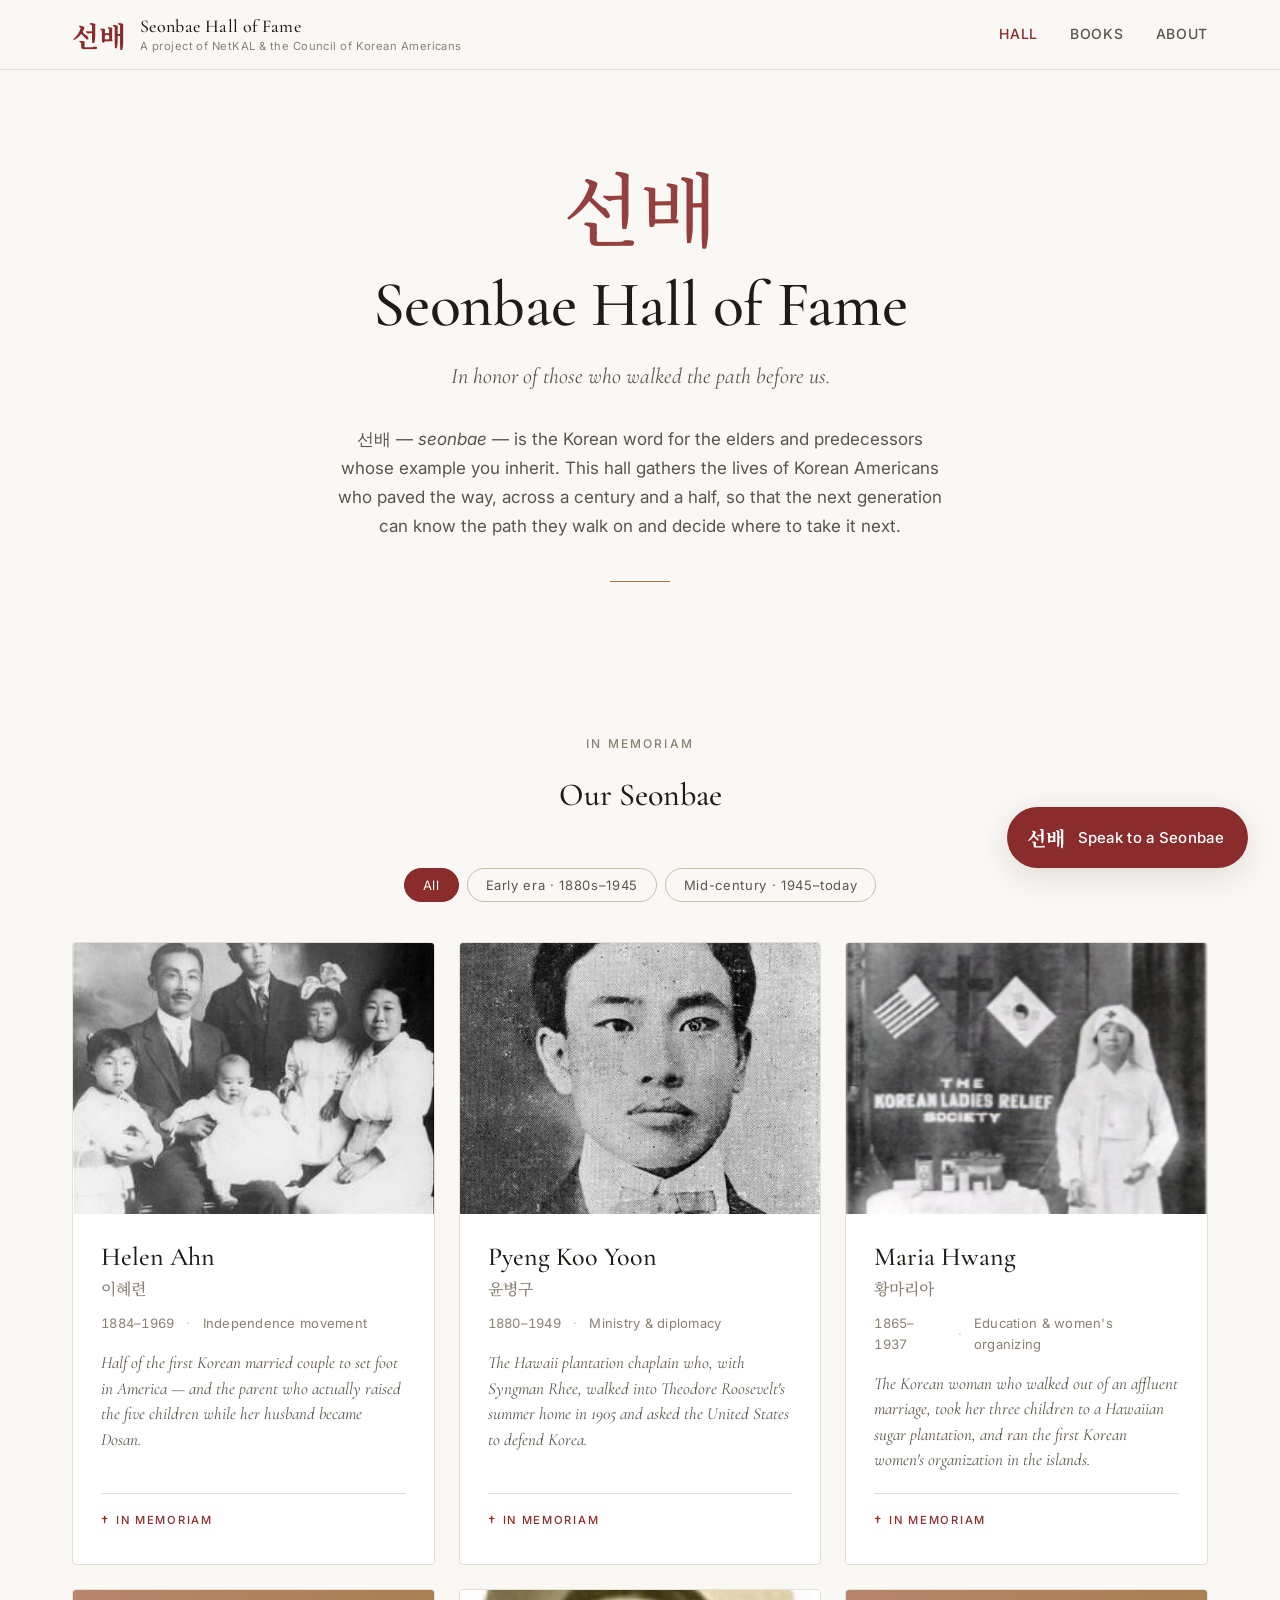
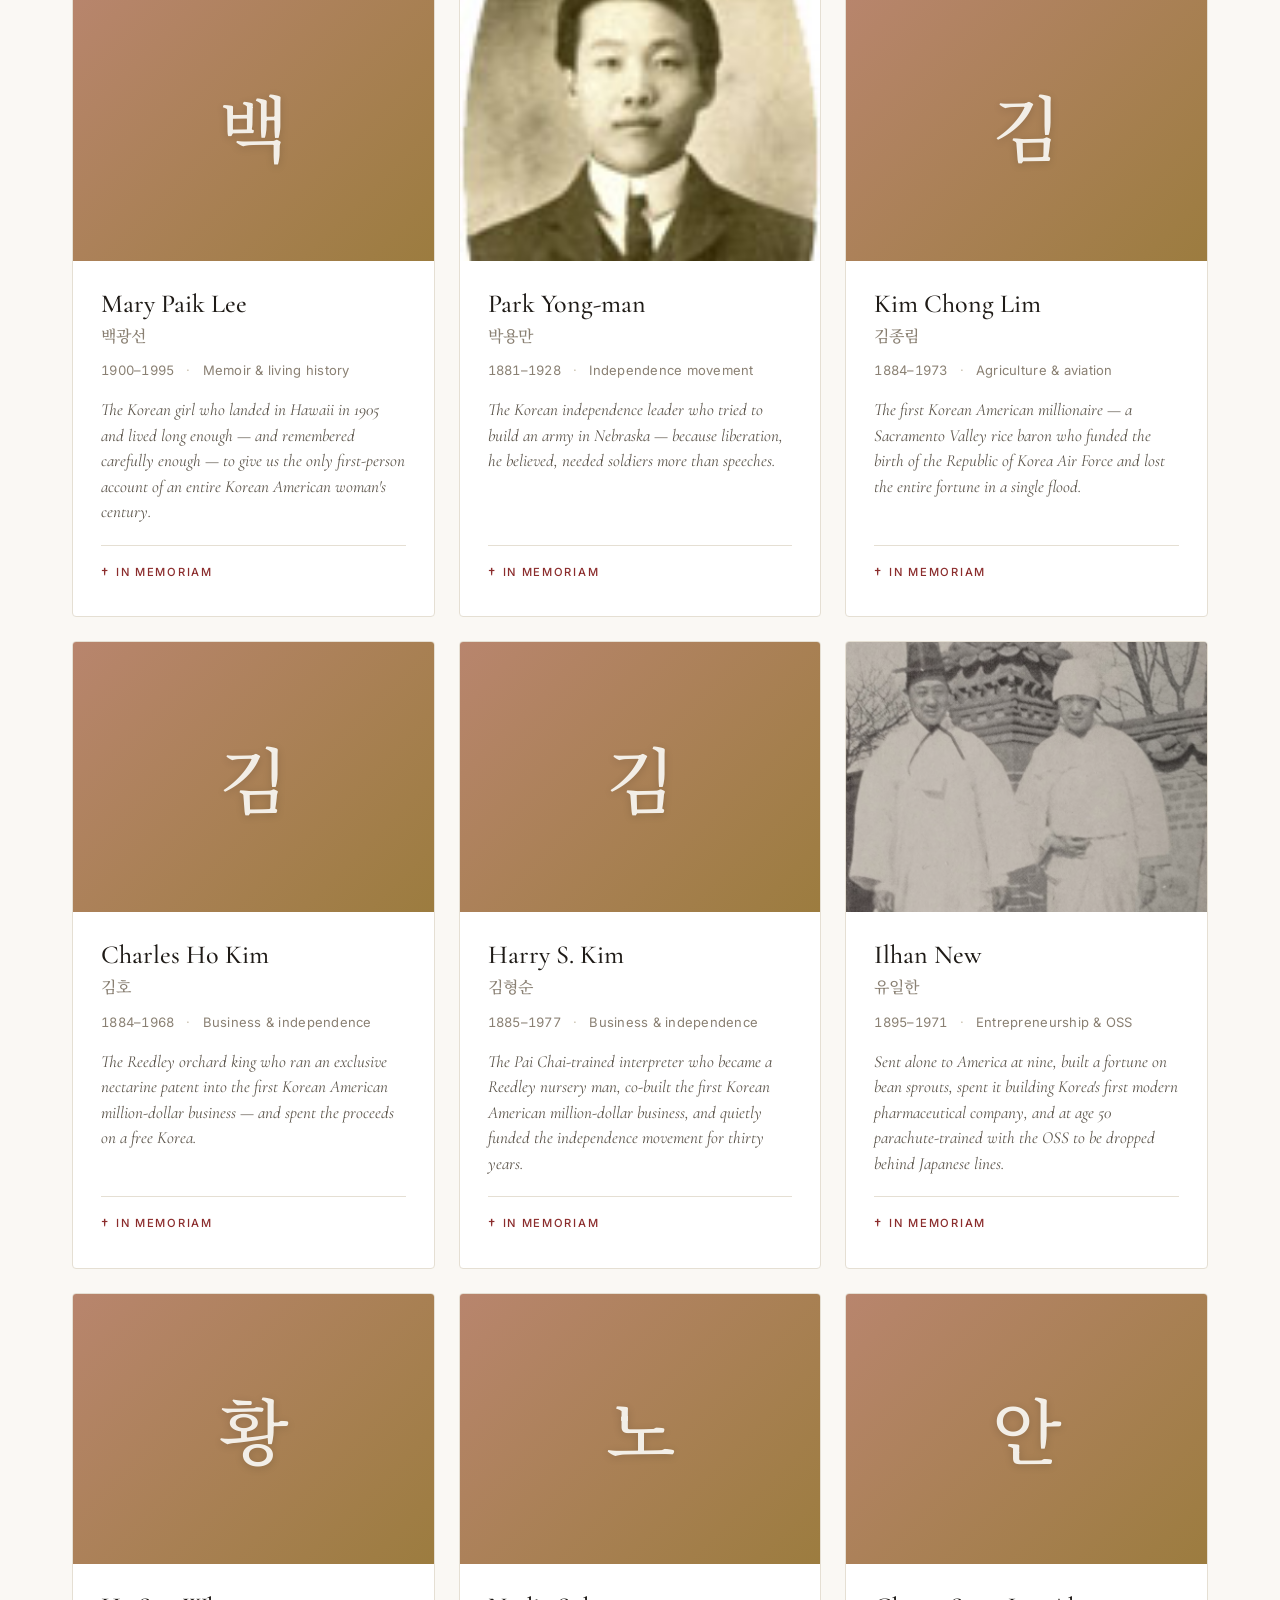
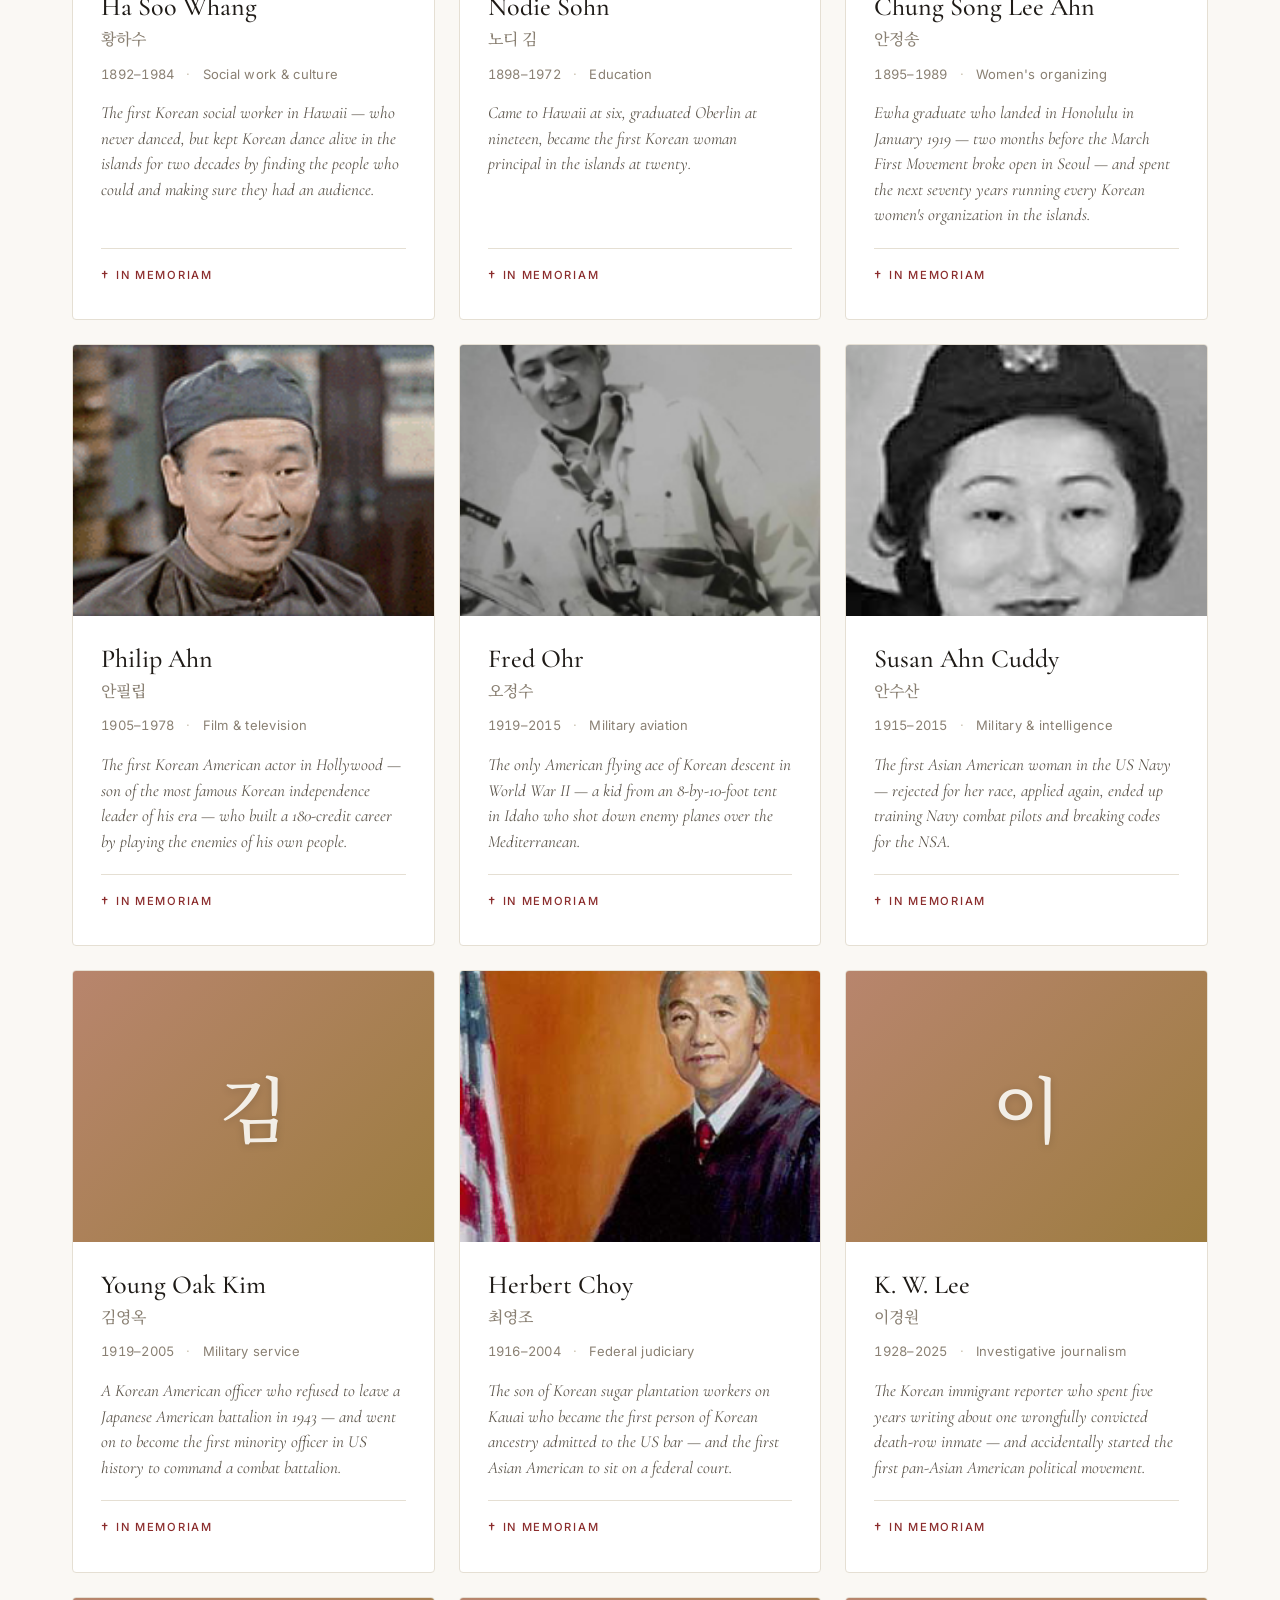
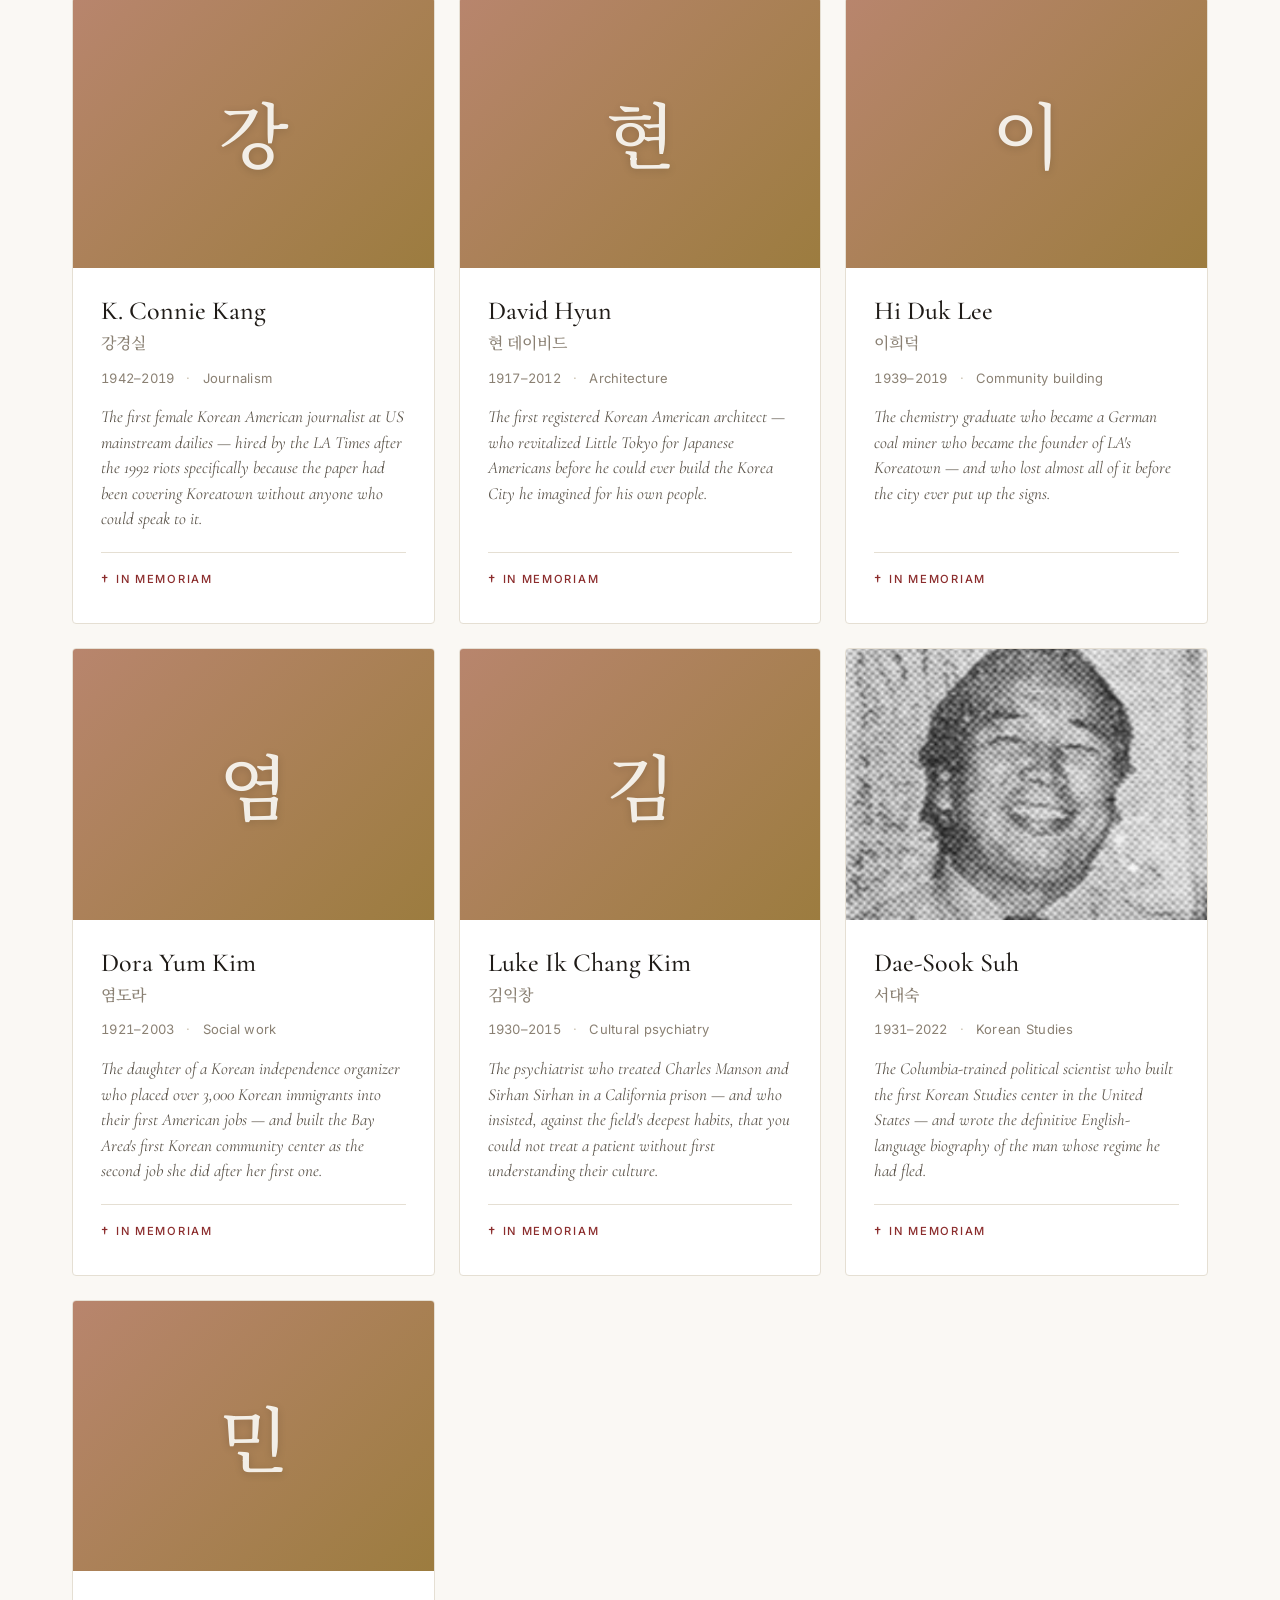
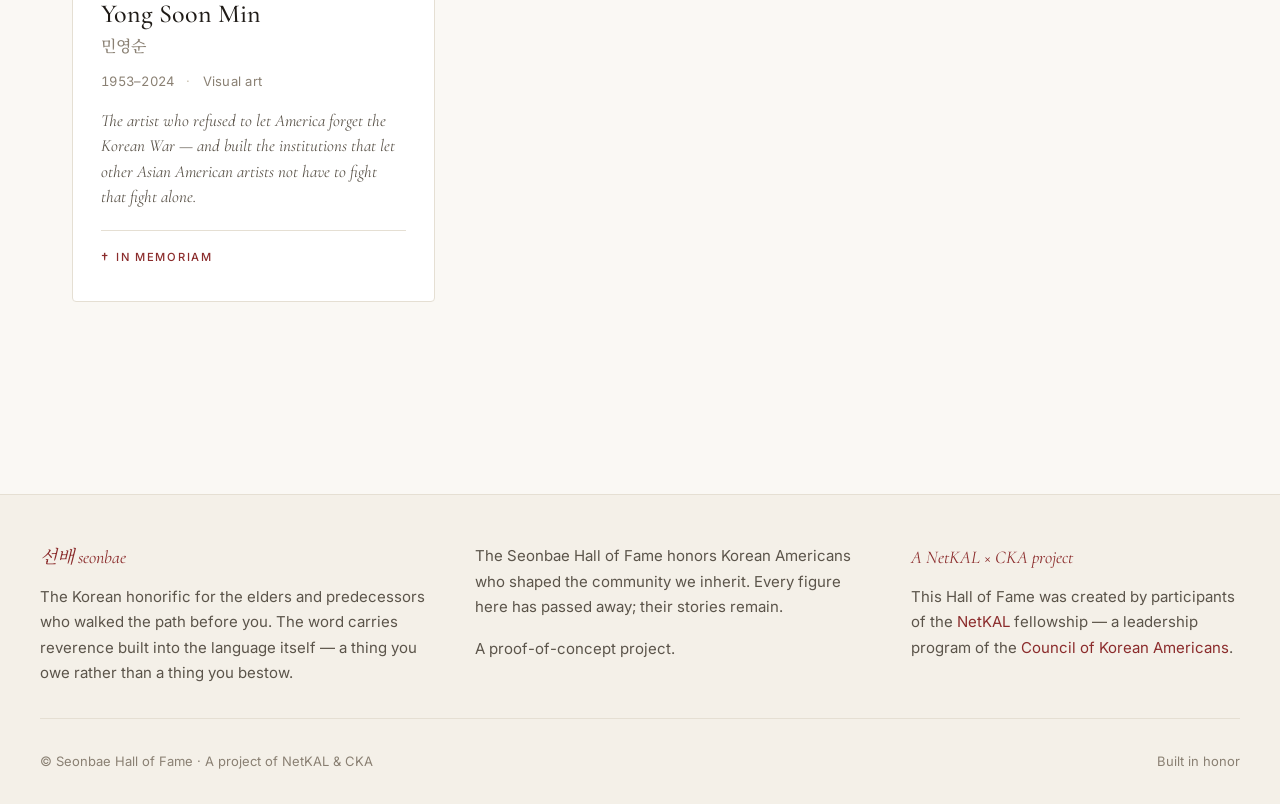
==== commit 5c97b599: "Remove GitHub link from Hall footer; add Vol 2 & 3 draft PDFs - index.html: drop the "View on GitHub" ====
--- a/index.html
+++ b/index.html
@@ -66,7 +66,7 @@
           The Seonbae Hall of Fame honors Korean Americans who shaped the community we inherit. Every figure here has passed away; their stories remain.
         </p>
         <p class="footer-about" style="margin-top: 1rem;">
-          A proof-of-concept project. <a href="https://github.com/DaeYi/SeonbaeHOF" style="color: var(--accent);">View on GitHub</a>.
+          A proof-of-concept project.
         </p>
       </div>
       <div>
--- a/css/styles.css
+++ b/css/styles.css
@@ -829,6 +829,31 @@
   background: var(--accent);
 }
 
+.book-read {
+  display: inline-flex;
+  align-items: center;
+  gap: 0.4rem;
+  font-family: var(--sans);
+  font-size: 0.9375rem;
+  font-weight: 500;
+  color: var(--accent);
+  text-decoration: none;
+  margin-bottom: 1.25rem;
+  transition: gap 0.2s ease;
+}
+
+.book-read:hover {
+  gap: 0.7rem;
+  text-decoration: underline;
+}
+
+.book-read-sub {
+  font-size: 0.8125rem;
+  font-weight: 400;
+  color: var(--text-secondary);
+  margin-top: -0.75rem;
+}
+
 /* ==============
    Footer
    ============== */
@@ -1213,3 +1238,141 @@
     border-radius: 0;
   }
 }
+
+/* ==============
+   Children's book reader (book.html)
+   ============== */
+
+.cbook-intro {
+  max-width: 760px;
+  margin: 0 auto;
+  padding: 3.5rem 2rem 1rem;
+  text-align: center;
+}
+.cbook-back {
+  display: inline-block;
+  font-family: var(--sans);
+  font-size: 0.875rem;
+  color: var(--accent);
+  text-decoration: none;
+  margin-bottom: 2rem;
+}
+.cbook-back:hover { text-decoration: underline; }
+.cbook-cover {
+  width: 320px;
+  max-width: 72%;
+  border-radius: 6px;
+  box-shadow: 0 14px 36px rgba(0, 0, 0, 0.20);
+  margin-bottom: 1.75rem;
+}
+.cbook-h1 {
+  font-family: var(--serif);
+  font-size: 2.75rem;
+  font-weight: 600;
+  color: var(--text-primary);
+  margin-bottom: 0.5rem;
+  line-height: 1.1;
+}
+.cbook-tagline {
+  font-family: var(--sans);
+  color: var(--text-secondary);
+  letter-spacing: 0.04em;
+  margin-bottom: 1.5rem;
+}
+.cbook-lede {
+  color: var(--text-secondary);
+  line-height: 1.75;
+  font-size: 1.0625rem;
+}
+
+.cbook-story {
+  max-width: 1040px;
+  margin: 0 auto;
+  padding: 3.25rem 2rem;
+  display: grid;
+  grid-template-columns: 1fr 1fr;
+  gap: 2.75rem;
+  align-items: center;
+  border-top: 1px solid var(--border);
+}
+.cbook-story:nth-of-type(even) .cbook-illus { order: 2; }
+.cbook-illus img {
+  width: 100%;
+  border-radius: 10px;
+  box-shadow: 0 10px 28px rgba(0, 0, 0, 0.16);
+  display: block;
+}
+.cbook-num {
+  font-family: var(--serif);
+  font-size: 1rem;
+  color: var(--accent);
+  letter-spacing: 0.1em;
+}
+.cbook-name {
+  font-family: var(--serif);
+  font-size: 2rem;
+  font-weight: 600;
+  color: var(--text-primary);
+  margin: 0.15rem 0 0.35rem;
+  line-height: 1.1;
+}
+.cbook-sub {
+  font-family: var(--sans);
+  font-weight: 600;
+  color: var(--accent);
+  margin-bottom: 0.3rem;
+}
+.cbook-dates {
+  font-style: italic;
+  color: var(--text-secondary);
+  font-size: 0.9rem;
+  margin-bottom: 1.1rem;
+}
+.cbook-body p {
+  color: var(--text-primary);
+  line-height: 1.78;
+  font-size: 1.0625rem;
+  margin-bottom: 0.85rem;
+}
+.cbook-learn {
+  margin-top: 1.25rem;
+  background: var(--bg-elevated);
+  border-left: 4px solid var(--accent);
+  border-radius: 6px;
+  padding: 0.9rem 1.15rem;
+  color: var(--text-secondary);
+  line-height: 1.6;
+}
+.cbook-learn strong { color: var(--accent); }
+
+.cbook-about {
+  max-width: 720px;
+  margin: 0 auto;
+  padding: 3.5rem 2rem 1rem;
+  text-align: center;
+  border-top: 1px solid var(--border);
+}
+.cbook-about h2 {
+  font-family: var(--serif);
+  font-size: 1.75rem;
+  font-weight: 600;
+  color: var(--text-primary);
+  margin-bottom: 1rem;
+}
+.cbook-about p {
+  color: var(--text-secondary);
+  line-height: 1.75;
+  margin-bottom: 1rem;
+}
+.cbook-kicker {
+  font-family: var(--serif);
+  font-style: italic;
+  font-size: 1.25rem;
+  color: var(--accent);
+}
+
+@media (max-width: 760px) {
+  .cbook-story { grid-template-columns: 1fr; gap: 1.5rem; }
+  .cbook-story:nth-of-type(even) .cbook-illus { order: 0; }
+  .cbook-name { font-size: 1.6rem; }
+}
